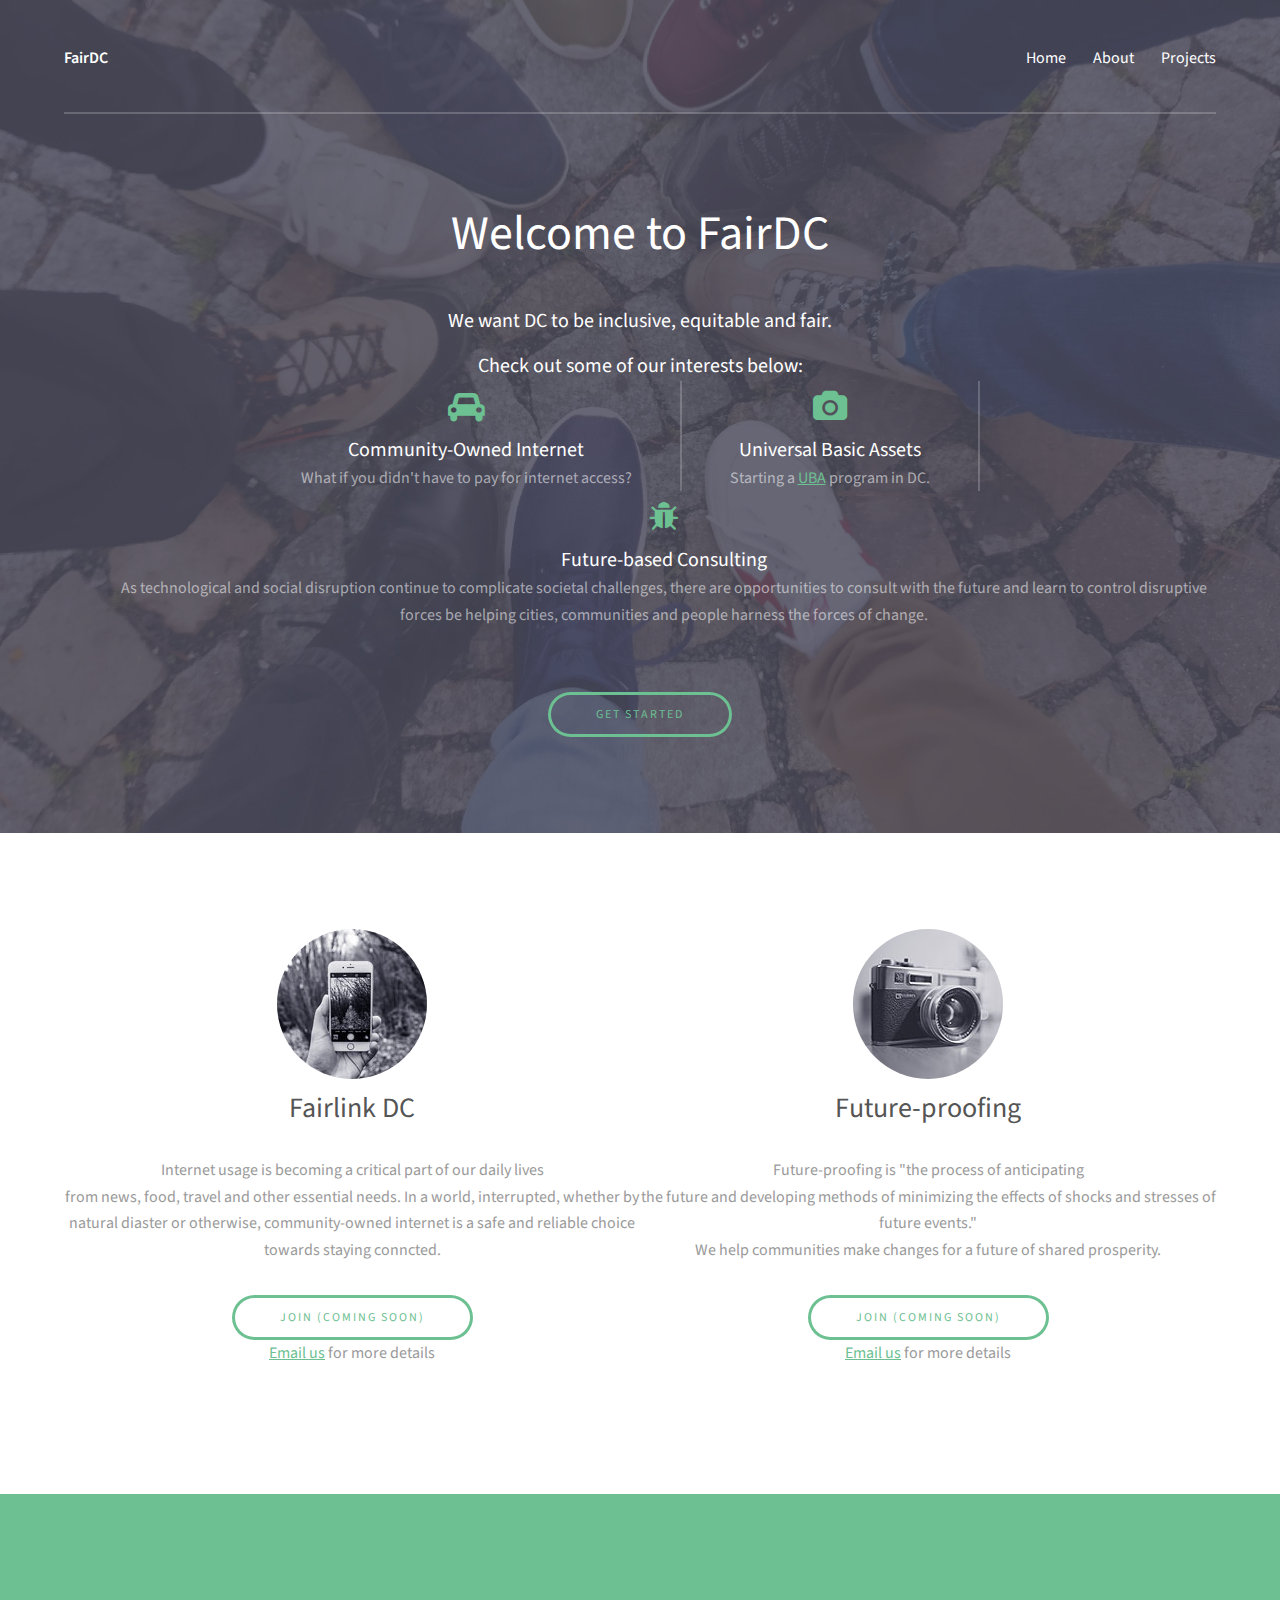
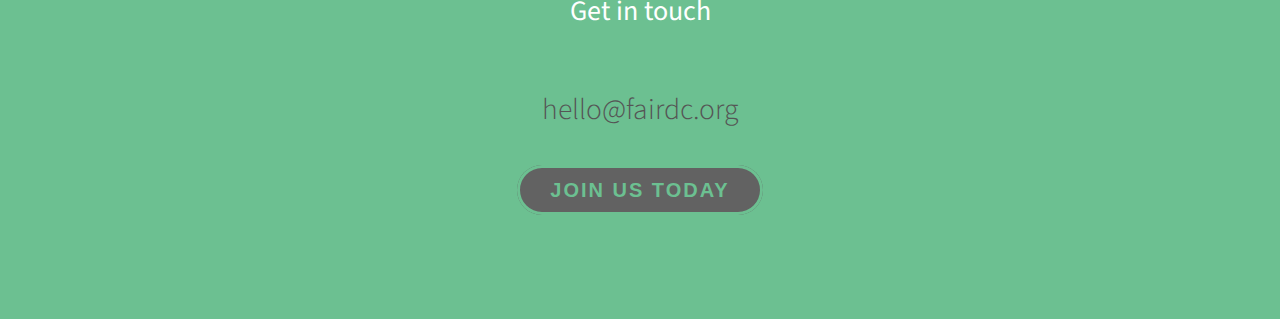
==== index.html @ c2b29a91 "Update index.html" ====
<!DOCTYPE HTML>
<!--
	Projection by TEMPLATED
	templated.co @templatedco
	Released for free under the Creative Commons Attribution 3.0 license (templated.co/license)
-->
<html>
	<head>
		<title>FairDC</title>
		<meta charset="utf-8" />
		<meta name="viewport" content="width=device-width, initial-scale=1" />
		<link rel="stylesheet" href="assets/css/main.css" />
        <style type="text/css">
                        #mc_embed_signup{background:#fff; clear:left; font:14px Helvetica,Arial,sans-serif; !important;}
                        /* Add your own MailChimp form style overrides in your site stylesheet or in this style block.
                           We recommend moving this block and the preceding CSS link to the HEAD of your HTML file. */
        </style>
	</head>
	<body>

		<!-- Header -->
			<header id="header">
				<div class="inner">
					<a href="index.html" class="logo"><strong>FairDC</strong></a>
					<nav id="nav">
						<a href="index.html">Home</a>
						<a>About</a>
						<a>Projects</a>
					</nav>
					<a href="#navPanel" class="navPanelToggle"><span class="fa fa-bars"></span></a>
				</div>
			</header>

		<!-- Banner -->
			<section id="banner">
				<div class="inner">
					<header>
						<h1>Welcome to FairDC</h1>
						<h3>We want DC to be inclusive, equitable and fair.</h3>
						<p/><h3>Check out some of our interests below:</h3>
					</header>

					<div class="flex ">

						<div>
							<span class="icon fa-car"></span>
							<h3>Community-Owned Internet</h3>
							<p>What if you didn't have to pay for internet access?</p>
						</div>

						<div>
							<span class="icon fa-camera"></span>
							<h3>Universal Basic Assets</h3>
							<p/>Starting a <a href="https://medium.com/institute-for-the-future/universal-basic-assets-abb08ca2f0fc">UBA</a> program in DC.
						</div>

						<div>
							<span class="icon fa-bug"></span>
							<h3>Future-based Consulting</h3>
							<p>As technological and social disruption continue to complicate societal challenges, there are opportunities to consult with the future and learn to control disruptive forces be helping cities, communities and people harness the forces of change.
						</div>

					</div>

					<footer>
						<a href="#" class="button">Get Started</a>
					</footer>
				</div>
			</section>


		<!-- Three -->
			<section id="three" class="wrapper align-center">
				<div class="inner">
					<div class="flex flex-2">
						<article>
							<div class="image round">
								<img src="images/pic01.jpg" alt="Pic 01" />
							</div>
							<header>
								<h3>Fairlink DC<br /> </h3>
							</header>
							<p>Internet usage is becoming a critical part of our daily lives <br /> from news, food, travel and other essential needs. In a world, interrupted, whether by natural diaster or otherwise, community-owned internet is a safe and reliable choice towards staying conncted.</p>
							<footer>
								<a href="#" class="button">Join (coming soon)</a>
								<p><a href="mailto:hello@fairdc.org">Email us</a> for more details</p>

							</footer>
						</article>
						<article>
							<div class="image round">
								<img src="images/pic02.jpg" alt="Pic 02" />
							</div>
							<header>
								<h3>Future-proofing<br /> </h3>
							</header>
							<p>Future-proofing is "the process of anticipating <br />the future and developing methods of minimizing the effects of shocks and stresses of future events."<br /> We help communities make changes for a future of shared prosperity.</p>
							<footer>
								<a href="#" class="button">Join (coming soon)</a>
								<p><a href="mailto:hello@fairdc.org">Email us</a> for more details</p>

							</footer>
						</article>
					</div>
				</div>
			</section>

		<!-- Footer -->
			<footer id="footer">
				<div class="inner">

					<h3>Get in touch</h3>
					<p><h2><a href="mailto:hello@fairdc.org">hello@fairdc.org</a></h2></p>
<a class="typeform-share button" href="https://fairdc.typeform.com/to/DOZQUY" data-mode="popup" style="display:inline-block;text-decoration:none;background-color:#626262;color:white;cursor:pointer;font-family:Helvetica,Arial,sans-serif;font-size:20px;line-height:50px;text-align:center;margin:0;height:50px;padding:0px 33px;border-radius:25px;max-width:100%;white-space:nowrap;overflow:hidden;text-overflow:ellipsis;font-weight:bold;-webkit-font-smoothing:antialiased;-moz-osx-font-smoothing:grayscale;" target="_blank">Join Us Today </a> <script> (function() { var qs,js,q,s,d=document, gi=d.getElementById, ce=d.createElement, gt=d.getElementsByTagName, id="typef_orm_share", b="https://embed.typeform.com/"; if(!gi.call(d,id)){ js=ce.call(d,"script"); js.id=id; js.src=b+"embed.js"; q=gt.call(d,"script")[0]; q.parentNode.insertBefore(js,q) } })() </script>
		<!-- Scripts -->
			<script src="assets/js/jquery.min.js"></script>
			<script src="assets/js/skel.min.js"></script>
			<script src="assets/js/util.js"></script>
			<script src="assets/js/main.js"></script>

	</body>
</html>
---- assets/css/main.css ----
@charset "UTF-8";
@import url(font-awesome.min.css);
@import "https://fonts.googleapis.com/css?family=Source+Sans+Pro:300,400,600";

/*
	Projection by TEMPLATED
	templated.co @templatedco
	Released for free under the Creative Commons Attribution 3.0 license (templated.co/license)
*/

/* Reset */

	html, body, div, span, applet, object, iframe, h1, h2, h3, h4, h5, h6, p, blockquote, pre, a, abbr, acronym, address, big, cite, code, del, dfn, em, img, ins, kbd, q, s, samp, small, strike, strong, sub, sup, tt, var, b, u, i, center, dl, dt, dd, ol, ul, li, fieldset, form, label, legend, table, caption, tbody, tfoot, thead, tr, th, td, article, aside, canvas, details, embed, figure, figcaption, footer, header, hgroup, menu, nav, output, ruby, section, summary, time, mark, audio, video {
		margin: 0;
		padding: 0;
		border: 0;
		font-size: 100%;
		font: inherit;
		vertical-align: baseline;
	}

	article, aside, details, figcaption, figure, footer, header, hgroup, menu, nav, section {
		display: block;
	}

	body {
		line-height: 1;
	}

	ol, ul {
		list-style: none;
	}

	blockquote, q {
		quotes: none;
	}

	blockquote:before, blockquote:after, q:before, q:after {
		content: '';
		content: none;
	}

	table {
		border-collapse: collapse;
		border-spacing: 0;
	}

	body {
		-webkit-text-size-adjust: none;
	}

/* Box Model */

	*, *:before, *:after {
		-moz-box-sizing: border-box;
		-webkit-box-sizing: border-box;
		box-sizing: border-box;
	}

/* Containers */

	.container {
		margin-left: auto;
		margin-right: auto;
	}

	.container.\31 25\25 {
		width: 100%;
		max-width: 100em;
		min-width: 80em;
	}

	.container.\37 5\25 {
		width: 60em;
	}

	.container.\35 0\25 {
		width: 40em;
	}

	.container.\32 5\25 {
		width: 20em;
	}

	.container {
		width: 80em;
	}

	@media screen and (max-width: 1680px) {

		.container.\31 25\25 {
			width: 100%;
			max-width: 100em;
			min-width: 80em;
		}

		.container.\37 5\25 {
			width: 60em;
		}

		.container.\35 0\25 {
			width: 40em;
		}

		.container.\32 5\25 {
			width: 20em;
		}

		.container {
			width: 80em;
		}

	}

	@media screen and (max-width: 1280px) {

		.container.\31 25\25 {
			width: 100%;
			max-width: 81.25em;
			min-width: 65em;
		}

		.container.\37 5\25 {
			width: 48.75em;
		}

		.container.\35 0\25 {
			width: 32.5em;
		}

		.container.\32 5\25 {
			width: 16.25em;
		}

		.container {
			width: 65em;
		}

	}

	@media screen and (max-width: 980px) {

		.container.\31 25\25 {
			width: 100%;
			max-width: 112.5%;
			min-width: 90%;
		}

		.container.\37 5\25 {
			width: 67.5%;
		}

		.container.\35 0\25 {
			width: 45%;
		}

		.container.\32 5\25 {
			width: 22.5%;
		}

		.container {
			width: 90%;
		}

	}

	@media screen and (max-width: 736px) {

		.container.\31 25\25 {
			width: 100%;
			max-width: 112.5%;
			min-width: 90%;
		}

		.container.\37 5\25 {
			width: 67.5%;
		}

		.container.\35 0\25 {
			width: 45%;
		}

		.container.\32 5\25 {
			width: 22.5%;
		}

		.container {
			width: 90% !important;
		}

	}

	@media screen and (max-width: 480px) {

		.container.\31 25\25 {
			width: 100%;
			max-width: 112.5%;
			min-width: 90%;
		}

		.container.\37 5\25 {
			width: 67.5%;
		}

		.container.\35 0\25 {
			width: 45%;
		}

		.container.\32 5\25 {
			width: 22.5%;
		}

		.container {
			width: 90% !important;
		}

	}

/* Grid */

	.row {
		border-bottom: solid 1px transparent;
		-moz-box-sizing: border-box;
		-webkit-box-sizing: border-box;
		box-sizing: border-box;
	}

	.row > * {
		float: left;
		-moz-box-sizing: border-box;
		-webkit-box-sizing: border-box;
		box-sizing: border-box;
	}

	.row:after, .row:before {
		content: '';
		display: block;
		clear: both;
		height: 0;
	}

	.row.uniform > * > :first-child {
		margin-top: 0;
	}

	.row.uniform > * > :last-child {
		margin-bottom: 0;
	}

	.row.\30 \25 > * {
		padding: 0 0 0 0em;
	}

	.row.\30 \25 {
		margin: 0 0 -1px 0em;
	}

	.row.uniform.\30 \25 > * {
		padding: 0em 0 0 0em;
	}

	.row.uniform.\30 \25 {
		margin: 0em 0 -1px 0em;
	}

	.row > * {
		padding: 0 0 0 2em;
	}

	.row {
		margin: 0 0 -1px -2em;
	}

	.row.uniform > * {
		padding: 2em 0 0 2em;
	}

	.row.uniform {
		margin: -2em 0 -1px -2em;
	}

	.row.\32 00\25 > * {
		padding: 0 0 0 4em;
	}

	.row.\32 00\25 {
		margin: 0 0 -1px -4em;
	}

	.row.uniform.\32 00\25 > * {
		padding: 4em 0 0 4em;
	}

	.row.uniform.\32 00\25 {
		margin: -4em 0 -1px -4em;
	}

	.row.\31 50\25 > * {
		padding: 0 0 0 3em;
	}

	.row.\31 50\25 {
		margin: 0 0 -1px -3em;
	}

	.row.uniform.\31 50\25 > * {
		padding: 3em 0 0 3em;
	}

	.row.uniform.\31 50\25 {
		margin: -3em 0 -1px -3em;
	}

	.row.\35 0\25 > * {
		padding: 0 0 0 1em;
	}

	.row.\35 0\25 {
		margin: 0 0 -1px -1em;
	}

	.row.uniform.\35 0\25 > * {
		padding: 1em 0 0 1em;
	}

	.row.uniform.\35 0\25 {
		margin: -1em 0 -1px -1em;
	}

	.row.\32 5\25 > * {
		padding: 0 0 0 0.5em;
	}

	.row.\32 5\25 {
		margin: 0 0 -1px -0.5em;
	}

	.row.uniform.\32 5\25 > * {
		padding: 0.5em 0 0 0.5em;
	}

	.row.uniform.\32 5\25 {
		margin: -0.5em 0 -1px -0.5em;
	}

	.\31 2u, .\31 2u\24 {
		width: 100%;
		clear: none;
		margin-left: 0;
	}

	.\31 1u, .\31 1u\24 {
		width: 91.6666666667%;
		clear: none;
		margin-left: 0;
	}

	.\31 0u, .\31 0u\24 {
		width: 83.3333333333%;
		clear: none;
		margin-left: 0;
	}

	.\39 u, .\39 u\24 {
		width: 75%;
		clear: none;
		margin-left: 0;
	}

	.\38 u, .\38 u\24 {
		width: 66.6666666667%;
		clear: none;
		margin-left: 0;
	}

	.\37 u, .\37 u\24 {
		width: 58.3333333333%;
		clear: none;
		margin-left: 0;
	}

	.\36 u, .\36 u\24 {
		width: 50%;
		clear: none;
		margin-left: 0;
	}

	.\35 u, .\35 u\24 {
		width: 41.6666666667%;
		clear: none;
		margin-left: 0;
	}

	.\34 u, .\34 u\24 {
		width: 33.3333333333%;
		clear: none;
		margin-left: 0;
	}

	.\33 u, .\33 u\24 {
		width: 25%;
		clear: none;
		margin-left: 0;
	}

	.\32 u, .\32 u\24 {
		width: 16.6666666667%;
		clear: none;
		margin-left: 0;
	}

	.\31 u, .\31 u\24 {
		width: 8.3333333333%;
		clear: none;
		margin-left: 0;
	}

	.\31 2u\24 + *,
	.\31 1u\24 + *,
	.\31 0u\24 + *,
	.\39 u\24 + *,
	.\38 u\24 + *,
	.\37 u\24 + *,
	.\36 u\24 + *,
	.\35 u\24 + *,
	.\34 u\24 + *,
	.\33 u\24 + *,
	.\32 u\24 + *,
	.\31 u\24 + * {
		clear: left;
	}

	.\-11u {
		margin-left: 91.66667%;
	}

	.\-10u {
		margin-left: 83.33333%;
	}

	.\-9u {
		margin-left: 75%;
	}

	.\-8u {
		margin-left: 66.66667%;
	}

	.\-7u {
		margin-left: 58.33333%;
	}

	.\-6u {
		margin-left: 50%;
	}

	.\-5u {
		margin-left: 41.66667%;
	}

	.\-4u {
		margin-left: 33.33333%;
	}

	.\-3u {
		margin-left: 25%;
	}

	.\-2u {
		margin-left: 16.66667%;
	}

	.\-1u {
		margin-left: 8.33333%;
	}

	@media screen and (max-width: 1680px) {

		.row > * {
			padding: 0 0 0 2em;
		}

		.row {
			margin: 0 0 -1px -2em;
		}

		.row.uniform > * {
			padding: 2em 0 0 2em;
		}

		.row.uniform {
			margin: -2em 0 -1px -2em;
		}

		.row.\32 00\25 > * {
			padding: 0 0 0 4em;
		}

		.row.\32 00\25 {
			margin: 0 0 -1px -4em;
		}

		.row.uniform.\32 00\25 > * {
			padding: 4em 0 0 4em;
		}

		.row.uniform.\32 00\25 {
			margin: -4em 0 -1px -4em;
		}

		.row.\31 50\25 > * {
			padding: 0 0 0 3em;
		}

		.row.\31 50\25 {
			margin: 0 0 -1px -3em;
		}

		.row.uniform.\31 50\25 > * {
			padding: 3em 0 0 3em;
		}

		.row.uniform.\31 50\25 {
			margin: -3em 0 -1px -3em;
		}

		.row.\35 0\25 > * {
			padding: 0 0 0 1em;
		}

		.row.\35 0\25 {
			margin: 0 0 -1px -1em;
		}

		.row.uniform.\35 0\25 > * {
			padding: 1em 0 0 1em;
		}

		.row.uniform.\35 0\25 {
			margin: -1em 0 -1px -1em;
		}

		.row.\32 5\25 > * {
			padding: 0 0 0 0.5em;
		}

		.row.\32 5\25 {
			margin: 0 0 -1px -0.5em;
		}

		.row.uniform.\32 5\25 > * {
			padding: 0.5em 0 0 0.5em;
		}

		.row.uniform.\32 5\25 {
			margin: -0.5em 0 -1px -0.5em;
		}

		.\31 2u\28xlarge\29, .\31 2u\24\28xlarge\29 {
			width: 100%;
			clear: none;
			margin-left: 0;
		}

		.\31 1u\28xlarge\29, .\31 1u\24\28xlarge\29 {
			width: 91.6666666667%;
			clear: none;
			margin-left: 0;
		}

		.\31 0u\28xlarge\29, .\31 0u\24\28xlarge\29 {
			width: 83.3333333333%;
			clear: none;
			margin-left: 0;
		}

		.\39 u\28xlarge\29, .\39 u\24\28xlarge\29 {
			width: 75%;
			clear: none;
			margin-left: 0;
		}

		.\38 u\28xlarge\29, .\38 u\24\28xlarge\29 {
			width: 66.6666666667%;
			clear: none;
			margin-left: 0;
		}

		.\37 u\28xlarge\29, .\37 u\24\28xlarge\29 {
			width: 58.3333333333%;
			clear: none;
			margin-left: 0;
		}

		.\36 u\28xlarge\29, .\36 u\24\28xlarge\29 {
			width: 50%;
			clear: none;
			margin-left: 0;
		}

		.\35 u\28xlarge\29, .\35 u\24\28xlarge\29 {
			width: 41.6666666667%;
			clear: none;
			margin-left: 0;
		}

		.\34 u\28xlarge\29, .\34 u\24\28xlarge\29 {
			width: 33.3333333333%;
			clear: none;
			margin-left: 0;
		}

		.\33 u\28xlarge\29, .\33 u\24\28xlarge\29 {
			width: 25%;
			clear: none;
			margin-left: 0;
		}

		.\32 u\28xlarge\29, .\32 u\24\28xlarge\29 {
			width: 16.6666666667%;
			clear: none;
			margin-left: 0;
		}

		.\31 u\28xlarge\29, .\31 u\24\28xlarge\29 {
			width: 8.3333333333%;
			clear: none;
			margin-left: 0;
		}

		.\31 2u\24\28xlarge\29 + *,
		.\31 1u\24\28xlarge\29 + *,
		.\31 0u\24\28xlarge\29 + *,
		.\39 u\24\28xlarge\29 + *,
		.\38 u\24\28xlarge\29 + *,
		.\37 u\24\28xlarge\29 + *,
		.\36 u\24\28xlarge\29 + *,
		.\35 u\24\28xlarge\29 + *,
		.\34 u\24\28xlarge\29 + *,
		.\33 u\24\28xlarge\29 + *,
		.\32 u\24\28xlarge\29 + *,
		.\31 u\24\28xlarge\29 + * {
			clear: left;
		}

		.\-11u\28xlarge\29 {
			margin-left: 91.66667%;
		}

		.\-10u\28xlarge\29 {
			margin-left: 83.33333%;
		}

		.\-9u\28xlarge\29 {
			margin-left: 75%;
		}

		.\-8u\28xlarge\29 {
			margin-left: 66.66667%;
		}

		.\-7u\28xlarge\29 {
			margin-left: 58.33333%;
		}

		.\-6u\28xlarge\29 {
			margin-left: 50%;
		}

		.\-5u\28xlarge\29 {
			margin-left: 41.66667%;
		}

		.\-4u\28xlarge\29 {
			margin-left: 33.33333%;
		}

		.\-3u\28xlarge\29 {
			margin-left: 25%;
		}

		.\-2u\28xlarge\29 {
			margin-left: 16.66667%;
		}

		.\-1u\28xlarge\29 {
			margin-left: 8.33333%;
		}

	}

	@media screen and (max-width: 1280px) {

		.row > * {
			padding: 0 0 0 1.5em;
		}

		.row {
			margin: 0 0 -1px -1.5em;
		}

		.row.uniform > * {
			padding: 1.5em 0 0 1.5em;
		}

		.row.uniform {
			margin: -1.5em 0 -1px -1.5em;
		}

		.row.\32 00\25 > * {
			padding: 0 0 0 3em;
		}

		.row.\32 00\25 {
			margin: 0 0 -1px -3em;
		}

		.row.uniform.\32 00\25 > * {
			padding: 3em 0 0 3em;
		}

		.row.uniform.\32 00\25 {
			margin: -3em 0 -1px -3em;
		}

		.row.\31 50\25 > * {
			padding: 0 0 0 2.25em;
		}

		.row.\31 50\25 {
			margin: 0 0 -1px -2.25em;
		}

		.row.uniform.\31 50\25 > * {
			padding: 2.25em 0 0 2.25em;
		}

		.row.uniform.\31 50\25 {
			margin: -2.25em 0 -1px -2.25em;
		}

		.row.\35 0\25 > * {
			padding: 0 0 0 0.75em;
		}

		.row.\35 0\25 {
			margin: 0 0 -1px -0.75em;
		}

		.row.uniform.\35 0\25 > * {
			padding: 0.75em 0 0 0.75em;
		}

		.row.uniform.\35 0\25 {
			margin: -0.75em 0 -1px -0.75em;
		}

		.row.\32 5\25 > * {
			padding: 0 0 0 0.375em;
		}

		.row.\32 5\25 {
			margin: 0 0 -1px -0.375em;
		}

		.row.uniform.\32 5\25 > * {
			padding: 0.375em 0 0 0.375em;
		}

		.row.uniform.\32 5\25 {
			margin: -0.375em 0 -1px -0.375em;
		}

		.\31 2u\28large\29, .\31 2u\24\28large\29 {
			width: 100%;
			clear: none;
			margin-left: 0;
		}

		.\31 1u\28large\29, .\31 1u\24\28large\29 {
			width: 91.6666666667%;
			clear: none;
			margin-left: 0;
		}

		.\31 0u\28large\29, .\31 0u\24\28large\29 {
			width: 83.3333333333%;
			clear: none;
			margin-left: 0;
		}

		.\39 u\28large\29, .\39 u\24\28large\29 {
			width: 75%;
			clear: none;
			margin-left: 0;
		}

		.\38 u\28large\29, .\38 u\24\28large\29 {
			width: 66.6666666667%;
			clear: none;
			margin-left: 0;
		}

		.\37 u\28large\29, .\37 u\24\28large\29 {
			width: 58.3333333333%;
			clear: none;
			margin-left: 0;
		}

		.\36 u\28large\29, .\36 u\24\28large\29 {
			width: 50%;
			clear: none;
			margin-left: 0;
		}

		.\35 u\28large\29, .\35 u\24\28large\29 {
			width: 41.6666666667%;
			clear: none;
			margin-left: 0;
		}

		.\34 u\28large\29, .\34 u\24\28large\29 {
			width: 33.3333333333%;
			clear: none;
			margin-left: 0;
		}

		.\33 u\28large\29, .\33 u\24\28large\29 {
			width: 25%;
			clear: none;
			margin-left: 0;
		}

		.\32 u\28large\29, .\32 u\24\28large\29 {
			width: 16.6666666667%;
			clear: none;
			margin-left: 0;
		}

		.\31 u\28large\29, .\31 u\24\28large\29 {
			width: 8.3333333333%;
			clear: none;
			margin-left: 0;
		}

		.\31 2u\24\28large\29 + *,
		.\31 1u\24\28large\29 + *,
		.\31 0u\24\28large\29 + *,
		.\39 u\24\28large\29 + *,
		.\38 u\24\28large\29 + *,
		.\37 u\24\28large\29 + *,
		.\36 u\24\28large\29 + *,
		.\35 u\24\28large\29 + *,
		.\34 u\24\28large\29 + *,
		.\33 u\24\28large\29 + *,
		.\32 u\24\28large\29 + *,
		.\31 u\24\28large\29 + * {
			clear: left;
		}

		.\-11u\28large\29 {
			margin-left: 91.66667%;
		}

		.\-10u\28large\29 {
			margin-left: 83.33333%;
		}

		.\-9u\28large\29 {
			margin-left: 75%;
		}

		.\-8u\28large\29 {
			margin-left: 66.66667%;
		}

		.\-7u\28large\29 {
			margin-left: 58.33333%;
		}

		.\-6u\28large\29 {
			margin-left: 50%;
		}

		.\-5u\28large\29 {
			margin-left: 41.66667%;
		}

		.\-4u\28large\29 {
			margin-left: 33.33333%;
		}

		.\-3u\28large\29 {
			margin-left: 25%;
		}

		.\-2u\28large\29 {
			margin-left: 16.66667%;
		}

		.\-1u\28large\29 {
			margin-left: 8.33333%;
		}

	}

	@media screen and (max-width: 980px) {

		.row > * {
			padding: 0 0 0 1.5em;
		}

		.row {
			margin: 0 0 -1px -1.5em;
		}

		.row.uniform > * {
			padding: 1.5em 0 0 1.5em;
		}

		.row.uniform {
			margin: -1.5em 0 -1px -1.5em;
		}

		.row.\32 00\25 > * {
			padding: 0 0 0 3em;
		}

		.row.\32 00\25 {
			margin: 0 0 -1px -3em;
		}

		.row.uniform.\32 00\25 > * {
			padding: 3em 0 0 3em;
		}

		.row.uniform.\32 00\25 {
			margin: -3em 0 -1px -3em;
		}

		.row.\31 50\25 > * {
			padding: 0 0 0 2.25em;
		}

		.row.\31 50\25 {
			margin: 0 0 -1px -2.25em;
		}

		.row.uniform.\31 50\25 > * {
			padding: 2.25em 0 0 2.25em;
		}

		.row.uniform.\31 50\25 {
			margin: -2.25em 0 -1px -2.25em;
		}

		.row.\35 0\25 > * {
			padding: 0 0 0 0.75em;
		}

		.row.\35 0\25 {
			margin: 0 0 -1px -0.75em;
		}

		.row.uniform.\35 0\25 > * {
			padding: 0.75em 0 0 0.75em;
		}

		.row.uniform.\35 0\25 {
			margin: -0.75em 0 -1px -0.75em;
		}

		.row.\32 5\25 > * {
			padding: 0 0 0 0.375em;
		}

		.row.\32 5\25 {
			margin: 0 0 -1px -0.375em;
		}

		.row.uniform.\32 5\25 > * {
			padding: 0.375em 0 0 0.375em;
		}

		.row.uniform.\32 5\25 {
			margin: -0.375em 0 -1px -0.375em;
		}

		.\31 2u\28medium\29, .\31 2u\24\28medium\29 {
			width: 100%;
			clear: none;
			margin-left: 0;
		}

		.\31 1u\28medium\29, .\31 1u\24\28medium\29 {
			width: 91.6666666667%;
			clear: none;
			margin-left: 0;
		}

		.\31 0u\28medium\29, .\31 0u\24\28medium\29 {
			width: 83.3333333333%;
			clear: none;
			margin-left: 0;
		}

		.\39 u\28medium\29, .\39 u\24\28medium\29 {
			width: 75%;
			clear: none;
			margin-left: 0;
		}

		.\38 u\28medium\29, .\38 u\24\28medium\29 {
			width: 66.6666666667%;
			clear: none;
			margin-left: 0;
		}

		.\37 u\28medium\29, .\37 u\24\28medium\29 {
			width: 58.3333333333%;
			clear: none;
			margin-left: 0;
		}

		.\36 u\28medium\29, .\36 u\24\28medium\29 {
			width: 50%;
			clear: none;
			margin-left: 0;
		}

		.\35 u\28medium\29, .\35 u\24\28medium\29 {
			width: 41.6666666667%;
			clear: none;
			margin-left: 0;
		}

		.\34 u\28medium\29, .\34 u\24\28medium\29 {
			width: 33.3333333333%;
			clear: none;
			margin-left: 0;
		}

		.\33 u\28medium\29, .\33 u\24\28medium\29 {
			width: 25%;
			clear: none;
			margin-left: 0;
		}

		.\32 u\28medium\29, .\32 u\24\28medium\29 {
			width: 16.6666666667%;
			clear: none;
			margin-left: 0;
		}

		.\31 u\28medium\29, .\31 u\24\28medium\29 {
			width: 8.3333333333%;
			clear: none;
			margin-left: 0;
		}

		.\31 2u\24\28medium\29 + *,
		.\31 1u\24\28medium\29 + *,
		.\31 0u\24\28medium\29 + *,
		.\39 u\24\28medium\29 + *,
		.\38 u\24\28medium\29 + *,
		.\37 u\24\28medium\29 + *,
		.\36 u\24\28medium\29 + *,
		.\35 u\24\28medium\29 + *,
		.\34 u\24\28medium\29 + *,
		.\33 u\24\28medium\29 + *,
		.\32 u\24\28medium\29 + *,
		.\31 u\24\28medium\29 + * {
			clear: left;
		}

		.\-11u\28medium\29 {
			margin-left: 91.66667%;
		}

		.\-10u\28medium\29 {
			margin-left: 83.33333%;
		}

		.\-9u\28medium\29 {
			margin-left: 75%;
		}

		.\-8u\28medium\29 {
			margin-left: 66.66667%;
		}

		.\-7u\28medium\29 {
			margin-left: 58.33333%;
		}

		.\-6u\28medium\29 {
			margin-left: 50%;
		}

		.\-5u\28medium\29 {
			margin-left: 41.66667%;
		}

		.\-4u\28medium\29 {
			margin-left: 33.33333%;
		}

		.\-3u\28medium\29 {
			margin-left: 25%;
		}

		.\-2u\28medium\29 {
			margin-left: 16.66667%;
		}

		.\-1u\28medium\29 {
			margin-left: 8.33333%;
		}

	}

	@media screen and (max-width: 736px) {

		.row > * {
			padding: 0 0 0 1.25em;
		}

		.row {
			margin: 0 0 -1px -1.25em;
		}

		.row.uniform > * {
			padding: 1.25em 0 0 1.25em;
		}

		.row.uniform {
			margin: -1.25em 0 -1px -1.25em;
		}

		.row.\32 00\25 > * {
			padding: 0 0 0 2.5em;
		}

		.row.\32 00\25 {
			margin: 0 0 -1px -2.5em;
		}

		.row.uniform.\32 00\25 > * {
			padding: 2.5em 0 0 2.5em;
		}

		.row.uniform.\32 00\25 {
			margin: -2.5em 0 -1px -2.5em;
		}

		.row.\31 50\25 > * {
			padding: 0 0 0 1.875em;
		}

		.row.\31 50\25 {
			margin: 0 0 -1px -1.875em;
		}

		.row.uniform.\31 50\25 > * {
			padding: 1.875em 0 0 1.875em;
		}

		.row.uniform.\31 50\25 {
			margin: -1.875em 0 -1px -1.875em;
		}

		.row.\35 0\25 > * {
			padding: 0 0 0 0.625em;
		}

		.row.\35 0\25 {
			margin: 0 0 -1px -0.625em;
		}

		.row.uniform.\35 0\25 > * {
			padding: 0.625em 0 0 0.625em;
		}

		.row.uniform.\35 0\25 {
			margin: -0.625em 0 -1px -0.625em;
		}

		.row.\32 5\25 > * {
			padding: 0 0 0 0.3125em;
		}

		.row.\32 5\25 {
			margin: 0 0 -1px -0.3125em;
		}

		.row.uniform.\32 5\25 > * {
			padding: 0.3125em 0 0 0.3125em;
		}

		.row.uniform.\32 5\25 {
			margin: -0.3125em 0 -1px -0.3125em;
		}

		.\31 2u\28small\29, .\31 2u\24\28small\29 {
			width: 100%;
			clear: none;
			margin-left: 0;
		}

		.\31 1u\28small\29, .\31 1u\24\28small\29 {
			width: 91.6666666667%;
			clear: none;
			margin-left: 0;
		}

		.\31 0u\28small\29, .\31 0u\24\28small\29 {
			width: 83.3333333333%;
			clear: none;
			margin-left: 0;
		}

		.\39 u\28small\29, .\39 u\24\28small\29 {
			width: 75%;
			clear: none;
			margin-left: 0;
		}

		.\38 u\28small\29, .\38 u\24\28small\29 {
			width: 66.6666666667%;
			clear: none;
			margin-left: 0;
		}

		.\37 u\28small\29, .\37 u\24\28small\29 {
			width: 58.3333333333%;
			clear: none;
			margin-left: 0;
		}

		.\36 u\28small\29, .\36 u\24\28small\29 {
			width: 50%;
			clear: none;
			margin-left: 0;
		}

		.\35 u\28small\29, .\35 u\24\28small\29 {
			width: 41.6666666667%;
			clear: none;
			margin-left: 0;
		}

		.\34 u\28small\29, .\34 u\24\28small\29 {
			width: 33.3333333333%;
			clear: none;
			margin-left: 0;
		}

		.\33 u\28small\29, .\33 u\24\28small\29 {
			width: 25%;
			clear: none;
			margin-left: 0;
		}

		.\32 u\28small\29, .\32 u\24\28small\29 {
			width: 16.6666666667%;
			clear: none;
			margin-left: 0;
		}

		.\31 u\28small\29, .\31 u\24\28small\29 {
			width: 8.3333333333%;
			clear: none;
			margin-left: 0;
		}

		.\31 2u\24\28small\29 + *,
		.\31 1u\24\28small\29 + *,
		.\31 0u\24\28small\29 + *,
		.\39 u\24\28small\29 + *,
		.\38 u\24\28small\29 + *,
		.\37 u\24\28small\29 + *,
		.\36 u\24\28small\29 + *,
		.\35 u\24\28small\29 + *,
		.\34 u\24\28small\29 + *,
		.\33 u\24\28small\29 + *,
		.\32 u\24\28small\29 + *,
		.\31 u\24\28small\29 + * {
			clear: left;
		}

		.\-11u\28small\29 {
			margin-left: 91.66667%;
		}

		.\-10u\28small\29 {
			margin-left: 83.33333%;
		}

		.\-9u\28small\29 {
			margin-left: 75%;
		}

		.\-8u\28small\29 {
			margin-left: 66.66667%;
		}

		.\-7u\28small\29 {
			margin-left: 58.33333%;
		}

		.\-6u\28small\29 {
			margin-left: 50%;
		}

		.\-5u\28small\29 {
			margin-left: 41.66667%;
		}

		.\-4u\28small\29 {
			margin-left: 33.33333%;
		}

		.\-3u\28small\29 {
			margin-left: 25%;
		}

		.\-2u\28small\29 {
			margin-left: 16.66667%;
		}

		.\-1u\28small\29 {
			margin-left: 8.33333%;
		}

	}

	@media screen and (max-width: 480px) {

		.row > * {
			padding: 0 0 0 1.25em;
		}

		.row {
			margin: 0 0 -1px -1.25em;
		}

		.row.uniform > * {
			padding: 1.25em 0 0 1.25em;
		}

		.row.uniform {
			margin: -1.25em 0 -1px -1.25em;
		}

		.row.\32 00\25 > * {
			padding: 0 0 0 2.5em;
		}

		.row.\32 00\25 {
			margin: 0 0 -1px -2.5em;
		}

		.row.uniform.\32 00\25 > * {
			padding: 2.5em 0 0 2.5em;
		}

		.row.uniform.\32 00\25 {
			margin: -2.5em 0 -1px -2.5em;
		}

		.row.\31 50\25 > * {
			padding: 0 0 0 1.875em;
		}

		.row.\31 50\25 {
			margin: 0 0 -1px -1.875em;
		}

		.row.uniform.\31 50\25 > * {
			padding: 1.875em 0 0 1.875em;
		}

		.row.uniform.\31 50\25 {
			margin: -1.875em 0 -1px -1.875em;
		}

		.row.\35 0\25 > * {
			padding: 0 0 0 0.625em;
		}

		.row.\35 0\25 {
			margin: 0 0 -1px -0.625em;
		}

		.row.uniform.\35 0\25 > * {
			padding: 0.625em 0 0 0.625em;
		}

		.row.uniform.\35 0\25 {
			margin: -0.625em 0 -1px -0.625em;
		}

		.row.\32 5\25 > * {
			padding: 0 0 0 0.3125em;
		}

		.row.\32 5\25 {
			margin: 0 0 -1px -0.3125em;
		}

		.row.uniform.\32 5\25 > * {
			padding: 0.3125em 0 0 0.3125em;
		}

		.row.uniform.\32 5\25 {
			margin: -0.3125em 0 -1px -0.3125em;
		}

		.\31 2u\28xsmall\29, .\31 2u\24\28xsmall\29 {
			width: 100%;
			clear: none;
			margin-left: 0;
		}

		.\31 1u\28xsmall\29, .\31 1u\24\28xsmall\29 {
			width: 91.6666666667%;
			clear: none;
			margin-left: 0;
		}

		.\31 0u\28xsmall\29, .\31 0u\24\28xsmall\29 {
			width: 83.3333333333%;
			clear: none;
			margin-left: 0;
		}

		.\39 u\28xsmall\29, .\39 u\24\28xsmall\29 {
			width: 75%;
			clear: none;
			margin-left: 0;
		}

		.\38 u\28xsmall\29, .\38 u\24\28xsmall\29 {
			width: 66.6666666667%;
			clear: none;
			margin-left: 0;
		}

		.\37 u\28xsmall\29, .\37 u\24\28xsmall\29 {
			width: 58.3333333333%;
			clear: none;
			margin-left: 0;
		}

		.\36 u\28xsmall\29, .\36 u\24\28xsmall\29 {
			width: 50%;
			clear: none;
			margin-left: 0;
		}

		.\35 u\28xsmall\29, .\35 u\24\28xsmall\29 {
			width: 41.6666666667%;
			clear: none;
			margin-left: 0;
		}

		.\34 u\28xsmall\29, .\34 u\24\28xsmall\29 {
			width: 33.3333333333%;
			clear: none;
			margin-left: 0;
		}

		.\33 u\28xsmall\29, .\33 u\24\28xsmall\29 {
			width: 25%;
			clear: none;
			margin-left: 0;
		}

		.\32 u\28xsmall\29, .\32 u\24\28xsmall\29 {
			width: 16.6666666667%;
			clear: none;
			margin-left: 0;
		}

		.\31 u\28xsmall\29, .\31 u\24\28xsmall\29 {
			width: 8.3333333333%;
			clear: none;
			margin-left: 0;
		}

		.\31 2u\24\28xsmall\29 + *,
		.\31 1u\24\28xsmall\29 + *,
		.\31 0u\24\28xsmall\29 + *,
		.\39 u\24\28xsmall\29 + *,
		.\38 u\24\28xsmall\29 + *,
		.\37 u\24\28xsmall\29 + *,
		.\36 u\24\28xsmall\29 + *,
		.\35 u\24\28xsmall\29 + *,
		.\34 u\24\28xsmall\29 + *,
		.\33 u\24\28xsmall\29 + *,
		.\32 u\24\28xsmall\29 + *,
		.\31 u\24\28xsmall\29 + * {
			clear: left;
		}

		.\-11u\28xsmall\29 {
			margin-left: 91.66667%;
		}

		.\-10u\28xsmall\29 {
			margin-left: 83.33333%;
		}

		.\-9u\28xsmall\29 {
			margin-left: 75%;
		}

		.\-8u\28xsmall\29 {
			margin-left: 66.66667%;
		}

		.\-7u\28xsmall\29 {
			margin-left: 58.33333%;
		}

		.\-6u\28xsmall\29 {
			margin-left: 50%;
		}

		.\-5u\28xsmall\29 {
			margin-left: 41.66667%;
		}

		.\-4u\28xsmall\29 {
			margin-left: 33.33333%;
		}

		.\-3u\28xsmall\29 {
			margin-left: 25%;
		}

		.\-2u\28xsmall\29 {
			margin-left: 16.66667%;
		}

		.\-1u\28xsmall\29 {
			margin-left: 8.33333%;
		}

	}

/* Basic */

	@-ms-viewport {
		width: device-width;
	}

	body {
		-ms-overflow-style: scrollbar;
	}

	@media screen and (max-width: 480px) {

		html, body {
			min-width: 320px;
		}

	}

	body {
		background: #fff;
	}

		body.is-loading *, body.is-loading *:before, body.is-loading *:after {
			-moz-animation: none !important;
			-webkit-animation: none !important;
			-ms-animation: none !important;
			animation: none !important;
			-moz-transition: none !important;
			-webkit-transition: none !important;
			-ms-transition: none !important;
			transition: none !important;
		}

/* Type */

	body, input, select, textarea {
		color: #9a9a9a;
		font-family: "Source Sans Pro", Arial, Helvetica, sans-serif;
		font-size: 14pt;
		font-weight: 400;
		line-height: 1.65;
	}

		@media screen and (max-width: 1680px) {

			body, input, select, textarea {
				font-size: 12pt;
			}

		}

		@media screen and (max-width: 1280px) {

			body, input, select, textarea {
				font-size: 12pt;
			}

		}

		@media screen and (max-width: 980px) {

			body, input, select, textarea {
				font-size: 12pt;
			}

		}

		@media screen and (max-width: 736px) {

			body, input, select, textarea {
				font-size: 12pt;
			}

		}

		@media screen and (max-width: 480px) {

			body, input, select, textarea {
				font-size: 12pt;
			}

		}

	a {
		color: #6cc091;
		text-decoration: underline;
	}

		a:hover {
			text-decoration: none;
		}

	strong, b {
		color: #555;
		font-weight: 600;
	}

	em, i {
		font-style: italic;
	}

	p {
		margin: 0 0 2em 0;
	}

	h1, h2, h3, h4, h5, h6 {
		color: #555;
		font-weight: 400;
		line-height: 1.5;
		margin: 0 0 1em 0;
	}

		h1 a, h2 a, h3 a, h4 a, h5 a, h6 a {
			color: inherit;
			text-decoration: none;
		}

	h2 {
		font-size: 1.85em;
		font-weight: 300;
	}

	h3 {
		font-size: 1.75em;
	}

		@media screen and (max-width: 480px) {

			h3 {
				font-size: 1.25em;
			}

		}

	h4 {
		font-size: 1.5em;
	}

	h5 {
		font-size: 0.9em;
	}

	h6 {
		font-size: 0.7em;
	}

	sub {
		font-size: 0.8em;
		position: relative;
		top: 0.5em;
	}

	sup {
		font-size: 0.8em;
		position: relative;
		top: -0.5em;
	}

	blockquote {
		border-left: solid 4px #dbdbdb;
		font-style: italic;
		margin: 0 0 2em 0;
		padding: 0.5em 0 0.5em 2em;
	}

	code {
		background: rgba(144, 144, 144, 0.075);
		border-radius: 0;
		border: solid 1px #dbdbdb;
		font-family: "Courier New", monospace;
		font-size: 0.9em;
		margin: 0 0.25em;
		padding: 0.25em 0.65em;
	}

	pre {
		-webkit-overflow-scrolling: touch;
		font-family: "Courier New", monospace;
		font-size: 0.9em;
		margin: 0 0 2em 0;
	}

		pre code {
			display: block;
			line-height: 1.75;
			padding: 1em 1.5em;
			overflow-x: auto;
		}

	hr {
		border: 0;
		border-bottom: solid 1px #dbdbdb;
		margin: 2em 0;
	}

		hr.major {
			margin: 3em 0;
		}

	.align-left {
		text-align: left;
	}

	.align-center {
		text-align: center;
	}

	.align-right {
		text-align: right;
	}

	.inner {
		max-width: 75em;
		margin: 0 auto;
	}

		@media screen and (max-width: 1280px) {

			.inner {
				max-width: 90%;
			}

		}

		@media screen and (max-width: 480px) {

			.inner {
				max-width: 90%;
			}

		}

/* Section/Article */

	section.special, article.special {
		text-align: center;
	}

		section.special article, article.special article {
			text-align: left;
		}

	section.wrapper, article.wrapper {
		padding: 6em 0;
	}

		section.wrapper header, article.wrapper header {
			margin-bottom: 4em;
		}

			section.wrapper header h2, article.wrapper header h2 {
				font-size: 2.75em;
				margin: 0 0 .5em 0;
			}

			section.wrapper header p, article.wrapper header p {
				font-size: 1em;
			}

		section.wrapper article header, article.wrapper article header {
			margin: 0;
		}

		@media screen and (max-width: 980px) {

			section.wrapper, article.wrapper {
				padding: 4em 0;
			}

		}

		@media screen and (max-width: 736px) {

			section.wrapper, article.wrapper {
				padding: 3em 0;
			}

				section.wrapper header, article.wrapper header {
					margin-bottom: 2em;
				}

					section.wrapper header h2, article.wrapper header h2 {
						font-size: 2em;
					}

					section.wrapper header p, article.wrapper header p {
						font-size: .9em;
					}

		}

		@media screen and (max-width: 480px) {

			section.wrapper article, article.wrapper article {
				text-align: center;
			}

		}

	header p {
		color: #bbb;
		position: relative;
		margin: 0 0 1.5em 0;
	}

	header h2 + p {
		font-size: 1.25em;
		margin-top: -1em;
	}

	header h3 + p {
		font-size: 1.1em;
		margin-top: -0.8em;
	}

	header h4 + p,
	header h5 + p,
	header h6 + p {
		font-size: 0.9em;
		margin-top: -0.6em;
	}

/* Flex */

	.flex {
		display: -ms-flexbox;
		-ms-flex-wrap: wrap;
		-ms-flex-pack: justify;
		-moz-justify-content: space-between;
		-webkit-justify-content: space-between;
		-ms-justify-content: space-between;
		justify-content: space-between;
		display: -moz-flex;
		display: -webkit-flex;
		display: -ms-flex;
		display: flex;
		-moz-flex-wrap: wrap;
		-webkit-flex-wrap: wrap;
		-ms-flex-wrap: wrap;
		flex-wrap: wrap;
		width: 100%;
	}

		.flex.flex-2 {
			-moz-justify-content: space-between;
			-webkit-justify-content: space-between;
			-ms-justify-content: space-between;
			justify-content: space-between;
		}

			.flex.flex-2 article {
				width: 50%;
			}

		@media screen and (max-width: 980px) {

			.flex.flex-2 article {
				width: 100%;
				margin-bottom: 3em;
			}

				.flex.flex-2 article:last-child {
					margin-bottom: 0;
				}

		}

		@media screen and (max-width: 480px) {

			.flex.flex-2 br {
				display: none;
			}

		}

/* Form */

	form {
		margin: 0 0 2em 0;
	}

		form .field {
			margin-bottom: 1.5em;
		}

			form .field.half {
				display: inline-block;
				width: 48%;
			}

				form .field.half.first {
					margin-right: 3%;
				}

		@media screen and (max-width: 980px) {

			form .field.half {
				display: block;
				width: 100%;
			}

				form .field.half.first {
					margin-right: 0;
				}

		}

	label {
		color: #555;
		display: block;
		font-size: 0.9em;
		font-weight: 600;
		margin: 0 0 1em 0;
	}

	

		

	.select-wrapper {
		text-decoration: none;
		display: block;
		position: relative;
	}

		.select-wrapper:before {
			content: "";
			-moz-osx-font-smoothing: grayscale;
			-webkit-font-smoothing: antialiased;
			font-family: FontAwesome;
			font-style: normal;
			font-weight: normal;
			text-transform: none !important;
		}

		.select-wrapper:before {
			color: #fff;
			display: block;
			height: 2.75em;
			line-height: 2.75em;
			pointer-events: none;
			position: absolute;
			right: 0;
			text-align: center;
			top: 0;
			width: 2.75em;
		}

		.select-wrapper select::-ms-expand {
			display: none;
		}


	textarea {
		padding: 0.75em 1em;
	}

	input[type="checkbox"],
	input[type="radio"] {
		-moz-appearance: none;
		-webkit-appearance: none;
		-ms-appearance: none;
		appearance: none;
		display: block;
		float: left;
		margin-right: -2em;
		opacity: 0;
		width: 1em;
		z-index: -1;
	}

		input[type="checkbox"] + label,
		input[type="radio"] + label {
			text-decoration: none;
			color: #9a9a9a;
			cursor: pointer;
			display: inline-block;
			font-size: 1em;
			font-weight: 400;
			padding-left: 2.4em;
			padding-right: 0.75em;
			position: relative;
		}

			input[type="checkbox"] + label:before,
			input[type="radio"] + label:before {
				-moz-osx-font-smoothing: grayscale;
				-webkit-font-smoothing: antialiased;
				font-family: FontAwesome;
				font-style: normal;
				font-weight: normal;
				text-transform: none !important;
			}

			input[type="checkbox"] + label:before,
			input[type="radio"] + label:before {
				background: rgba(144, 144, 144, 0.075);
				border-radius: 0;
				border: solid 1px #8dcca9;
				content: '';
				display: inline-block;
				height: 1.65em;
				left: 0;
				line-height: 1.58125em;
				position: absolute;
				text-align: center;
				top: 0;
				width: 1.65em;
			}

		input[type="checkbox"]:checked + label:before,
		input[type="radio"]:checked + label:before {
			background: #6cc091;
			border-color: #6cc091;
			color: #ffffff;
			content: '\f00c';
		}

		input[type="checkbox"]:focus + label:before,
		input[type="radio"]:focus + label:before {
			border-color: #6cc091;
			box-shadow: 0 0 0 1px #6cc091;
		}

	input[type="checkbox"] + label:before {
		border-radius: 0;
	}

	input[type="radio"] + label:before {
		border-radius: 100%;
	}

	::-webkit-input-placeholder {
		color: #c4e5d3 !important;
		opacity: 1.0;
	}

	:-moz-placeholder {
		color: #c4e5d3 !important;
		opacity: 1.0;
	}

	::-moz-placeholder {
		color: #c4e5d3 !important;
		opacity: 1.0;
	}

	:-ms-input-placeholder {
		color: #c4e5d3 !important;
		opacity: 1.0;
	}

	.formerize-placeholder {
		color: #c4e5d3 !important;
		opacity: 1.0;
	}

/* Box */

	.box {
		border: solid 1px #dbdbdb;
		margin-bottom: 2em;
		padding: 1.5em;
	}

		.box > :last-child,
		.box > :last-child > :last-child,
		.box > :last-child > :last-child > :last-child {
			margin-bottom: 0;
		}

		.box.alt {
			border: 0;
			border-radius: 0;
			padding: 0;
		}

		.box.person {
			border: solid 1px #8dcca9;
			padding: 3em 1.5em;
		}

			.box.person h3 {
				margin: 0;
			}

			.box.person .image {
				margin-bottom: 1em;
			}

				.box.person .image img {
					max-width: 100%;
				}

/* Icon */

	.icon {
		text-decoration: none;
		border-bottom: none;
		position: relative;
	}

		.icon:before {
			-moz-osx-font-smoothing: grayscale;
			-webkit-font-smoothing: antialiased;
			font-family: FontAwesome;
			font-style: normal;
			font-weight: normal;
			text-transform: none !important;
		}

		.icon > .label {
			display: none;
		}

/* Image */

	.image {
		border-radius: 0;
		border: 0;
		display: inline-block;
		position: relative;
	}

		.image img {
			border-radius: 0;
			display: block;
		}

		.image.left, .image.right {
			max-width: 40%;
		}

			.image.left img, .image.right img {
				width: 100%;
			}

		.image.round img {
			border-radius: 100%;
		}

		.image.left {
			float: left;
			padding: 0 1.5em 1em 0;
			top: 0.25em;
		}

		.image.right {
			float: right;
			padding: 0 0 1em 1.5em;
			top: 0.25em;
		}

		.image.fit {
			display: block;
			margin: 0 0 2em 0;
			width: 100%;
		}

			.image.fit img {
				width: 100%;
			}

		.image.main {
			display: block;
			margin: 0 0 3em 0;
			width: 100%;
		}

			.image.main img {
				width: 100%;
			}

/* List */

	ol {
		list-style: decimal;
		margin: 0 0 2em 0;
		padding-left: 1.25em;
	}

		ol li {
			padding-left: 0.25em;
		}

	ul {
		list-style: disc;
		margin: 0 0 2em 0;
		padding-left: 1em;
	}

		ul li {
			padding-left: 0.5em;
		}

		ul.alt {
			list-style: none;
			padding-left: 0;
		}

			ul.alt li {
				border-top: solid 1px #dbdbdb;
				padding: 0.5em 0;
			}

				ul.alt li:first-child {
					border-top: 0;
					padding-top: 0;
				}

			ul.alt.dark li {
				border-top: solid 1px rgba(0, 0, 0, 0.25);
			}

		ul.icons {
			cursor: default;
			list-style: none;
			padding-left: 0;
		}

			ul.icons li {
				display: inline-block;
				padding: 0 1em 0 0;
			}

				ul.icons li:last-child {
					padding-right: 0;
				}

				ul.icons li .icon:before {
					font-size: 2em;
				}

		ul.actions {
			cursor: default;
			list-style: none;
			padding-left: 0;
		}

			ul.actions li {
				display: inline-block;
				padding: 0 1em 0 0;
				vertical-align: middle;
			}

				ul.actions li:last-child {
					padding-right: 0;
				}

			ul.actions.small li {
				padding: 0 0.5em 0 0;
			}

			ul.actions.vertical li {
				display: block;
				padding: 1em 0 0 0;
			}

				ul.actions.vertical li:first-child {
					padding-top: 0;
				}

				ul.actions.vertical li > * {
					margin-bottom: 0;
				}

			ul.actions.vertical.small li {
				padding: 0.5em 0 0 0;
			}

				ul.actions.vertical.small li:first-child {
					padding-top: 0;
				}

			ul.actions.fit {
				display: table;
				margin-left: -1em;
				padding: 0;
				table-layout: fixed;
				width: calc(100% + 1em);
			}

				ul.actions.fit li {
					display: table-cell;
					padding: 0 0 0 1em;
				}

					ul.actions.fit li > * {
						margin-bottom: 0;
					}

				ul.actions.fit.small {
					margin-left: -0.5em;
					width: calc(100% + 0.5em);
				}

					ul.actions.fit.small li {
						padding: 0 0 0 0.5em;
					}

			@media screen and (max-width: 480px) {

				ul.actions {
					margin: 0 0 2em 0;
				}

					ul.actions li {
						padding: 1em 0 0 0;
						display: block;
						text-align: center;
						width: 100%;
					}

						ul.actions li:first-child {
							padding-top: 0;
						}

						ul.actions li > * {
							width: 100%;
							margin: 0 !important;
						}

							ul.actions li > *.icon:before {
								margin-left: -2em;
							}

					ul.actions.small li {
						padding: 0.5em 0 0 0;
					}

						ul.actions.small li:first-child {
							padding-top: 0;
						}

			}

	dl {
		margin: 0 0 2em 0;
	}

		dl dt {
			display: block;
			font-weight: 600;
			margin: 0 0 1em 0;
		}

		dl dd {
			margin-left: 2em;
		}

/* Table */

	.table-wrapper {
		-webkit-overflow-scrolling: touch;
		overflow-x: auto;
	}

	table {
		margin: 0 0 2em 0;
		width: 100%;
	}

		table tbody tr {
			border: solid 1px #dbdbdb;
			border-left: 0;
			border-right: 0;
		}

			table tbody tr:nth-child(2n + 1) {
				background-color: rgba(144, 144, 144, 0.075);
			}

		table td {
			padding: 0.75em 0.75em;
		}

		table th {
			color: #555;
			font-size: 0.9em;
			font-weight: 600;
			padding: 0 0.75em 0.75em 0.75em;
			text-align: left;
		}

		table thead {
			border-bottom: solid 2px #dbdbdb;
		}

		table tfoot {
			border-top: solid 2px #dbdbdb;
		}

		table.alt {
			border-collapse: separate;
		}

			table.alt tbody tr td {
				border: solid 1px #dbdbdb;
				border-left-width: 0;
				border-top-width: 0;
			}

				table.alt tbody tr td:first-child {
					border-left-width: 1px;
				}

			table.alt tbody tr:first-child td {
				border-top-width: 1px;
			}

			table.alt thead {
				border-bottom: 0;
			}

			table.alt tfoot {
				border-top: 0;
			}

/* Button */

	input[type="submit"],
	input[type="reset"],
	input[type="button"],
	button,
	.button {
		-moz-appearance: none;
		-webkit-appearance: none;
		-ms-appearance: none;
		appearance: none;
		-moz-transition: background-color 0.2s ease-in-out, color 0.2s ease-in-out;
		-webkit-transition: background-color 0.2s ease-in-out, color 0.2s ease-in-out;
		-ms-transition: background-color 0.2s ease-in-out, color 0.2s ease-in-out;
		transition: background-color 0.2s ease-in-out, color 0.2s ease-in-out;
		background-color: transparent;
		box-shadow: inset 0 0 0 3px #6cc091;
		color: #6cc091 !important;
		border-radius: 30px;
		border: 0;
		cursor: pointer;
		display: inline-block;
		font-size: .75em;
		font-weight: 400;
		height: 3.75em;
		line-height: 3.85em;
		letter-spacing: 2px;
		padding: 0 4em;
		text-align: center;
		text-decoration: none;
		text-transform: uppercase;
		white-space: nowrap;
	}

		input[type="submit"]:hover,
		input[type="reset"]:hover,
		input[type="button"]:hover,
		button:hover,
		.button:hover {
			background-color: rgba(108, 192, 145, 0.15);
		}

		input[type="submit"]:active,
		input[type="reset"]:active,
		input[type="button"]:active,
		button:active,
		.button:active {
			background-color: rgba(108, 192, 145, 0.15);
		}

		input[type="submit"].icon,
		input[type="reset"].icon,
		input[type="button"].icon,
		button.icon,
		.button.icon {
			padding-left: 1.35em;
		}

			input[type="submit"].icon:before,
			input[type="reset"].icon:before,
			input[type="button"].icon:before,
			button.icon:before,
			.button.icon:before {
				margin-right: 0.5em;
			}

		input[type="submit"].fit,
		input[type="reset"].fit,
		input[type="button"].fit,
		button.fit,
		.button.fit {
			display: block;
			margin: 0 0 1em 0;
			width: 100%;
		}

		input[type="submit"].small,
		input[type="reset"].small,
		input[type="button"].small,
		button.small,
		.button.small {
			font-size: 0.8em;
		}

		input[type="submit"].big,
		input[type="reset"].big,
		input[type="button"].big,
		button.big,
		.button.big {
			font-size: 1.35em;
		}

		input[type="submit"].alt,
		input[type="reset"].alt,
		input[type="button"].alt,
		button.alt,
		.button.alt {
			background-color: transparent;
			box-shadow: inset 0 0 0 3px #FFF;
			color: #fff !important;
		}

			input[type="submit"].alt:hover,
			input[type="reset"].alt:hover,
			input[type="button"].alt:hover,
			button.alt:hover,
			.button.alt:hover {
				background-color: #7ec89e;
			}

			input[type="submit"].alt:active,
			input[type="reset"].alt:active,
			input[type="button"].alt:active,
			button.alt:active,
			.button.alt:active {
				background-color: #7ec89e;
			}

			input[type="submit"].alt.icon:before,
			input[type="reset"].alt.icon:before,
			input[type="button"].alt.icon:before,
			button.alt.icon:before,
			.button.alt.icon:before {
				color: #bbb;
			}

		input[type="submit"].special,
		input[type="reset"].special,
		input[type="button"].special,
		button.special,
		.button.special {
			background-color: #6cc091;
			color: #ffffff !important;
		}

			input[type="submit"].special:hover,
			input[type="reset"].special:hover,
			input[type="button"].special:hover,
			button.special:hover,
			.button.special:hover {
				background-color: #7ec89e;
			}

			input[type="submit"].special:active,
			input[type="reset"].special:active,
			input[type="button"].special:active,
			button.special:active,
			.button.special:active {
				background-color: #5ab884;
			}

		input[type="submit"].disabled, input[type="submit"]:disabled,
		input[type="reset"].disabled,
		input[type="reset"]:disabled,
		input[type="button"].disabled,
		input[type="button"]:disabled,
		button.disabled,
		button:disabled,
		.button.disabled,
		.button:disabled {
			background-color: #9a9a9a !important;
			box-shadow: inset 0 -0.15em 0 0 rgba(0, 0, 0, 0.15);
			color: #fff !important;
			cursor: default;
			opacity: 0.25;
		}

		@media screen and (max-width: 480px) {

			input[type="submit"],
			input[type="reset"],
			input[type="button"],
			button,
			.button {
				padding: 0;
				width: 100%;
			}

		}

/* Header */

	.subpage {
		padding-top: 44px;
	}

		.subpage #header {
			background: #6cc091;
			top: 0;
			height: 44px;
			line-height: 44px;
			position: fixed;
		}

	#header {
		color: #fff;
		cursor: default;
		height: 3.25em;
		left: 0;
		line-height: 3.25em;
		position: absolute;
		text-align: right;
		top: 2em;
		width: 100%;
		z-index: 10001;
	}

		#header .inner {
			margin: 0 auto;
			position: relative;
		}

		#header .logo {
			color: #ffffff;
			display: inline-block;
			font-weight: 400;
			height: inherit;
			left: 0;
			line-height: inherit;
			margin: 0;
			padding: 0;
			position: absolute;
			top: 0;
			font-size: 1em;
		}

			#header .logo strong {
				color: #ffffff;
				font-weight: 600;
			}

		#header a {
			-moz-transition: color 0.2s ease-in-out;
			-webkit-transition: color 0.2s ease-in-out;
			-ms-transition: color 0.2s ease-in-out;
			transition: color 0.2s ease-in-out;
			display: inline-block;
			padding: 0 0.75em;
			color: inherit;
			text-decoration: none;
			font-size: 1em;
		}

			#header a:hover {
				color: #ffffff;
			}

			#header a:last-child {
				padding-right: 0;
			}

			#header a.navPanelToggle {
				display: none;
				text-decoration: none;
				height: 4em;
				width: 4em;
				z-index: 10003;
			}

				#header a.navPanelToggle .fa {
					font-size: 1.25em;
				}

				@media screen and (max-width: 980px) {

					#header a.navPanelToggle {
						display: inline-block;
					}

				}

			@media screen and (max-width: 736px) {

				#header a {
					padding: 0 0.5em;
				}

			}

	@media screen and (max-width: 980px) {

		#header {
			top: 1em;
		}

	}

	@media screen and (max-width: 736px) {

		#header {
			top: .5em;
		}

	}

	@media screen and (max-width: 480px) {

		#header {
			font-size: .9em;
		}

	}

/* Nav */

	@media screen and (max-width: 980px) {

		#nav {
			display: none;
		}

	}

	#navPanel {
		-moz-transform: translatex(20em);
		-webkit-transform: translatex(20em);
		-ms-transform: translatex(20em);
		transform: translatex(20em);
		-moz-transition: -moz-transform 0.2s ease-in-out, visibility 0.2s ease-in-out;
		-webkit-transition: -webkit-transform 0.2s ease-in-out, visibility 0.2s ease-in-out;
		-ms-transition: -ms-transform 0.2s ease-in-out, visibility 0.2s ease-in-out;
		transition: transform 0.2s ease-in-out, visibility 0.2s ease-in-out;
		-webkit-overflow-scrolling: touch;
		visibility: hidden;
		overflow-y: auto;
		position: fixed;
		right: 0;
		top: 0;
		background: #6cc091;
		color: #daefe3;
		height: 100%;
		max-width: 80%;
		width: 20em;
		padding: 0.5em 1.25em;
		z-index: 10010;
	}

		#navPanel.visible {
			-moz-transform: translatex(0);
			-webkit-transform: translatex(0);
			-ms-transform: translatex(0);
			transform: translatex(0);
			box-shadow: 0 0 1.5em 0 rgba(0, 0, 0, 0.2);
			visibility: visible;
		}

		#navPanel a:not(.close) {
			border-top: solid 1px #8dcca9;
			color: #daefe3;
			font-weight: 600;
			display: block;
			padding: 0.75em 0;
			text-decoration: none;
			font-weight: 400;
		}

			#navPanel a:not(.close):first-child {
				border: none;
			}

		#navPanel .close {
			text-decoration: none;
			-moz-transition: color 0.2s ease-in-out;
			-webkit-transition: color 0.2s ease-in-out;
			-ms-transition: color 0.2s ease-in-out;
			transition: color 0.2s ease-in-out;
			-webkit-tap-highlight-color: transparent;
			border: 0;
			color: #daefe3;
			cursor: pointer;
			display: block;
			height: 4em;
			padding-right: 1.25em;
			position: absolute;
			right: 0;
			text-align: right;
			top: 0;
			vertical-align: middle;
			width: 5em;
		}

			#navPanel .close:before {
				-moz-osx-font-smoothing: grayscale;
				-webkit-font-smoothing: antialiased;
				font-family: FontAwesome;
				font-style: normal;
				font-weight: normal;
				text-transform: none !important;
				content: '\f00d';
				width: 3em;
				height: 3em;
				line-height: 3em;
				display: block;
				position: absolute;
				right: 0;
				top: 0;
				text-align: center;
			}

			#navPanel .close:hover {
				color: inherit;
			}

/* Banner */

	#banner {
		padding: 8em 0 9em 0;
		background-image: url(../../pexels-photo-609771-lo-fi.jpg);
		background-size: cover;
		background-position: bottom;
		background-attachment: fixed;
		background-repeat: no-repeat;
		text-align: center;
		position: relative;
	}

		#banner:before {
			content: '';
			background: rgba(75, 75, 93, 0.85);
			position: absolute;
			width: 100%;
			height: 100%;
			top: 0;
			left: 0;
		}

		#banner .inner {
			border-top: 2px solid rgba(255, 255, 255, 0.2);
			position: relative;
			z-index: 10005;
			padding-top: 8em;
		}

		#banner h1 {
			font-size: 3.5em;
			font-weight: 400;
			color: #fff;
			line-height: 1em;
			margin: 0 0 1em 0;
			padding: 0;
		}

		#banner h3 {
			font-weight: 400;
			color: #fff;
			margin: 0;
			font-size: 1.5em;
		}

		#banner .icon {
			color: #6cc091;
			font-size: 2em;
		}

		#banner p {
			font-size: 1em;
			color: rgba(255, 255, 255, 0.55);
			margin-bottom: 1.75em;
		}

		#banner .flex {
			-ms-flex-pack: center;
			-moz-justify-content: center;
			-webkit-justify-content: center;
			-ms-justify-content: center;
			justify-content: center;
			text-align: center;
			margin: 0 auto 4em auto;
		}

			#banner .flex div {
				border-right: 2px solid rgba(255, 255, 255, 0.2);
				padding: 0 8em;
			}

				#banner .flex div:last-child {
					border: none;
					padding-right: 0;
				}

				#banner .flex div:first-child {
					padding-left: 0;
				}

				#banner .flex div p {
					margin: 0;
				}

		@media only screen and (min-device-width: 768px) and (max-device-width: 1024px) and (orientation: landscape) {

			#banner {
				background-attachment: scroll;
			}

		}

		@media screen and (max-width: 1680px) {

			#banner .flex div {
				padding: 0 6em;
			}

		}

		@media screen and (max-width: 1280px) {

			#banner {
				padding: 7em 0 6em 0;
			}

				#banner .inner {
					padding-top: 6em;
				}

				#banner h1 {
					font-size: 3em;
				}

				#banner h3 {
					font-size: 1.25em;
				}

				#banner .flex div {
					padding: 0 3em;
				}

		}

		@media screen and (max-width: 980px) {

			#banner {
				background-attachment: scroll;
				padding: 5em 0 4em 0;
			}

				#banner .inner {
					padding-top: 4em;
				}

				#banner h1 {
					font-size: 2.5em;
				}

				#banner h3 {
					font-size: 1.25em;
				}

				#banner .flex div {
					font-size: .85em;
					padding: 0 1.5em;
				}

		}

		@media screen and (max-width: 736px) {

			#banner {
				padding: 4em 0 3em 0;
			}

				#banner .inner {
					padding-top: 3em;
				}

				#banner h1 {
					font-size: 2em;
				}

				#banner h3 {
					font-size: 1.25em;
				}

				#banner .flex {
					-moz-flex-direction: column;
					-webkit-flex-direction: column;
					-ms-flex-direction: column;
					flex-direction: column;
					margin: 0 auto 2em auto;
				}

					#banner .flex div {
						font-size: .85em;
						padding: 0;
						border: none;
						margin-bottom: 1em;
					}

		}

		@media screen and (max-width: 480px) {

			#banner h1 {
				font-size: 1.5em;
			}

		}

/* Footer */

	#footer {
		padding: 6em 0;
		background: #6cc091;
		color: #fff;
		text-align: center;
	}

		#footer h3 {
			color: #FFF;
			margin-bottom: 2em !important;
		}

		#footer label {
			text-align: left;
			color: #FFF;
		}

		#footer .copyright {
			color: rgba(255, 255, 255, 0.5);
			font-size: 0.8em;
			margin: 0 0 2em 0;
			padding: 0;
		}

			#footer .copyright a {
				color: rgba(255, 255, 255, 0.5);
				text-decoration: none;
			}

				#footer .copyright a:hover {
					color: #FFF;
				}

		@media screen and (max-width: 980px) {

			#footer {
				padding: 4em 0;
			}

		}

		@media screen and (max-width: 736px) {

			#footer {
				padding: 3em 0;
			}

		}
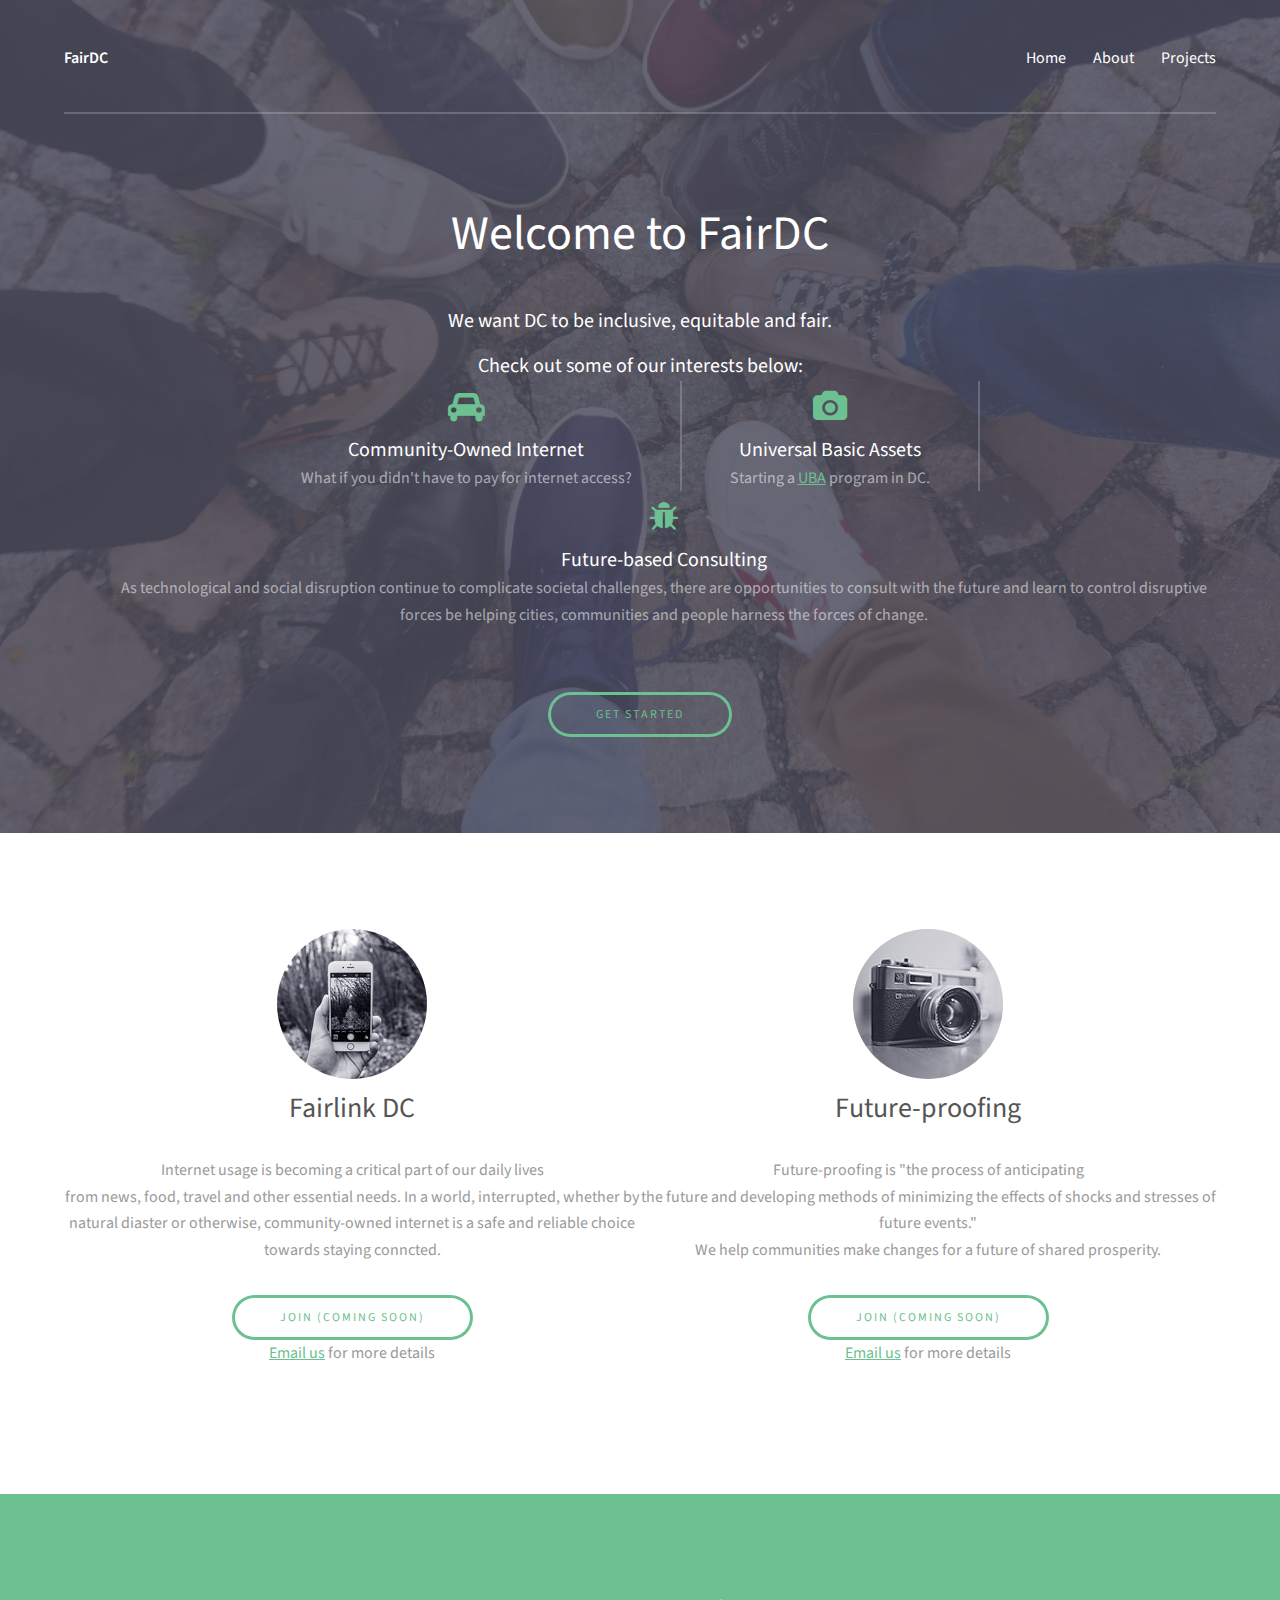
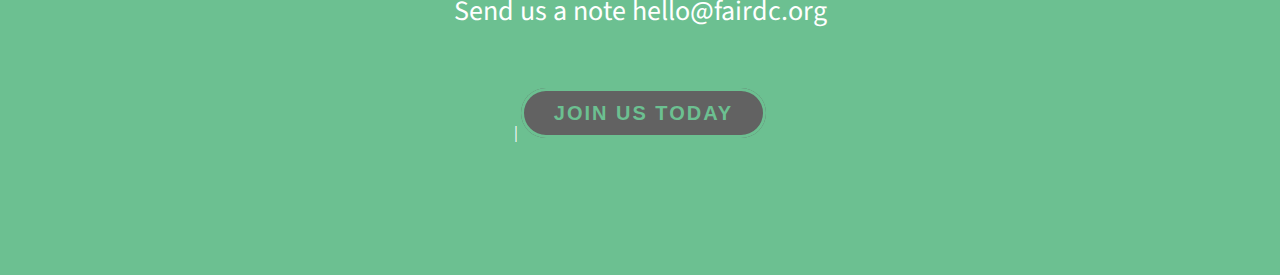
==== commit 729b7d0c: "Update index.html" ====
--- a/index.html
+++ b/index.html
@@ -109,8 +109,8 @@
 			<footer id="footer">
 				<div class="inner">
 
-					<h3>Get in touch</h3>
-					<p><h2><a href="mailto:hello@fairdc.org">hello@fairdc.org</a></h2></p>
+					<h3>Send us a note 
+					<a href="mailto:hello@fairdc.org">hello@fairdc.org</a></h3><p/> |
 <a class="typeform-share button" href="https://fairdc.typeform.com/to/DOZQUY" data-mode="popup" style="display:inline-block;text-decoration:none;background-color:#626262;color:white;cursor:pointer;font-family:Helvetica,Arial,sans-serif;font-size:20px;line-height:50px;text-align:center;margin:0;height:50px;padding:0px 33px;border-radius:25px;max-width:100%;white-space:nowrap;overflow:hidden;text-overflow:ellipsis;font-weight:bold;-webkit-font-smoothing:antialiased;-moz-osx-font-smoothing:grayscale;" target="_blank">Join Us Today </a> <script> (function() { var qs,js,q,s,d=document, gi=d.getElementById, ce=d.createElement, gt=d.getElementsByTagName, id="typef_orm_share", b="https://embed.typeform.com/"; if(!gi.call(d,id)){ js=ce.call(d,"script"); js.id=id; js.src=b+"embed.js"; q=gt.call(d,"script")[0]; q.parentNode.insertBefore(js,q) } })() </script>
 		<!-- Scripts -->
 			<script src="assets/js/jquery.min.js"></script>
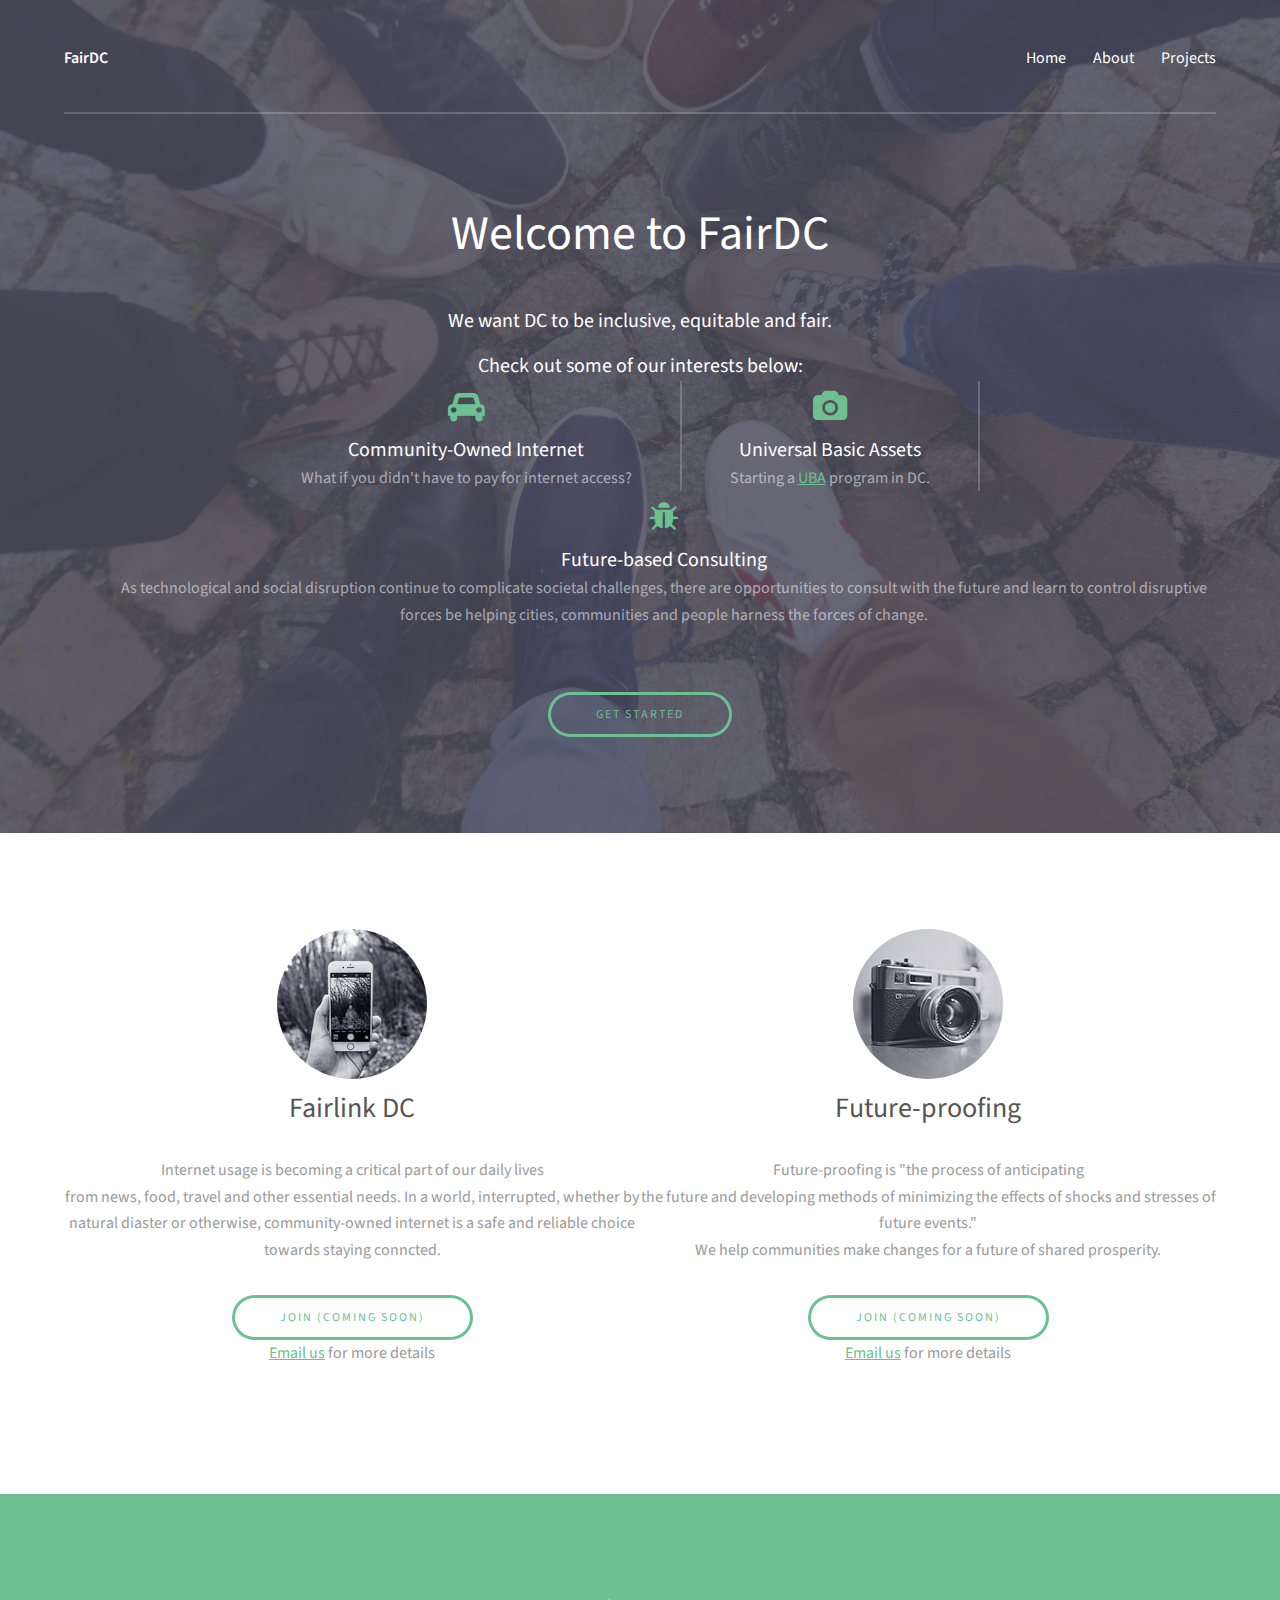
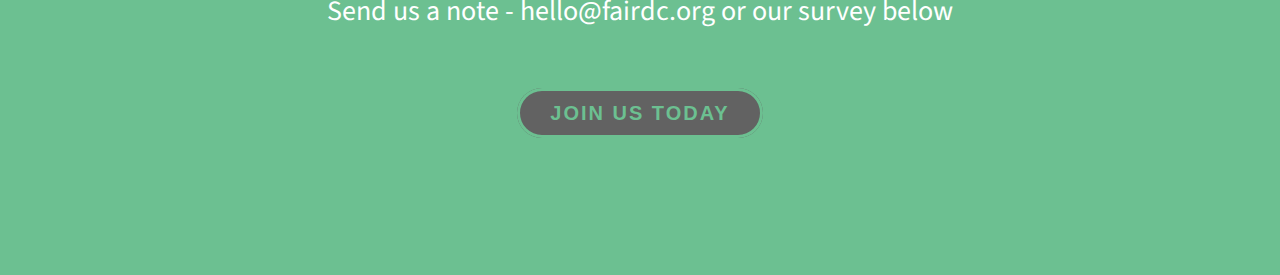
==== commit f4cb96bb: "Update index.html" ====
--- a/index.html
+++ b/index.html
@@ -109,8 +109,8 @@
 			<footer id="footer">
 				<div class="inner">
 
-					<h3>Send us a note 
-					<a href="mailto:hello@fairdc.org">hello@fairdc.org</a></h3><p/> |
+					<h3>Send us a note - 
+					<a href="mailto:hello@fairdc.org">hello@fairdc.org</a> or our survey below</h3><p/> 
 <a class="typeform-share button" href="https://fairdc.typeform.com/to/DOZQUY" data-mode="popup" style="display:inline-block;text-decoration:none;background-color:#626262;color:white;cursor:pointer;font-family:Helvetica,Arial,sans-serif;font-size:20px;line-height:50px;text-align:center;margin:0;height:50px;padding:0px 33px;border-radius:25px;max-width:100%;white-space:nowrap;overflow:hidden;text-overflow:ellipsis;font-weight:bold;-webkit-font-smoothing:antialiased;-moz-osx-font-smoothing:grayscale;" target="_blank">Join Us Today </a> <script> (function() { var qs,js,q,s,d=document, gi=d.getElementById, ce=d.createElement, gt=d.getElementsByTagName, id="typef_orm_share", b="https://embed.typeform.com/"; if(!gi.call(d,id)){ js=ce.call(d,"script"); js.id=id; js.src=b+"embed.js"; q=gt.call(d,"script")[0]; q.parentNode.insertBefore(js,q) } })() </script>
 		<!-- Scripts -->
 			<script src="assets/js/jquery.min.js"></script>
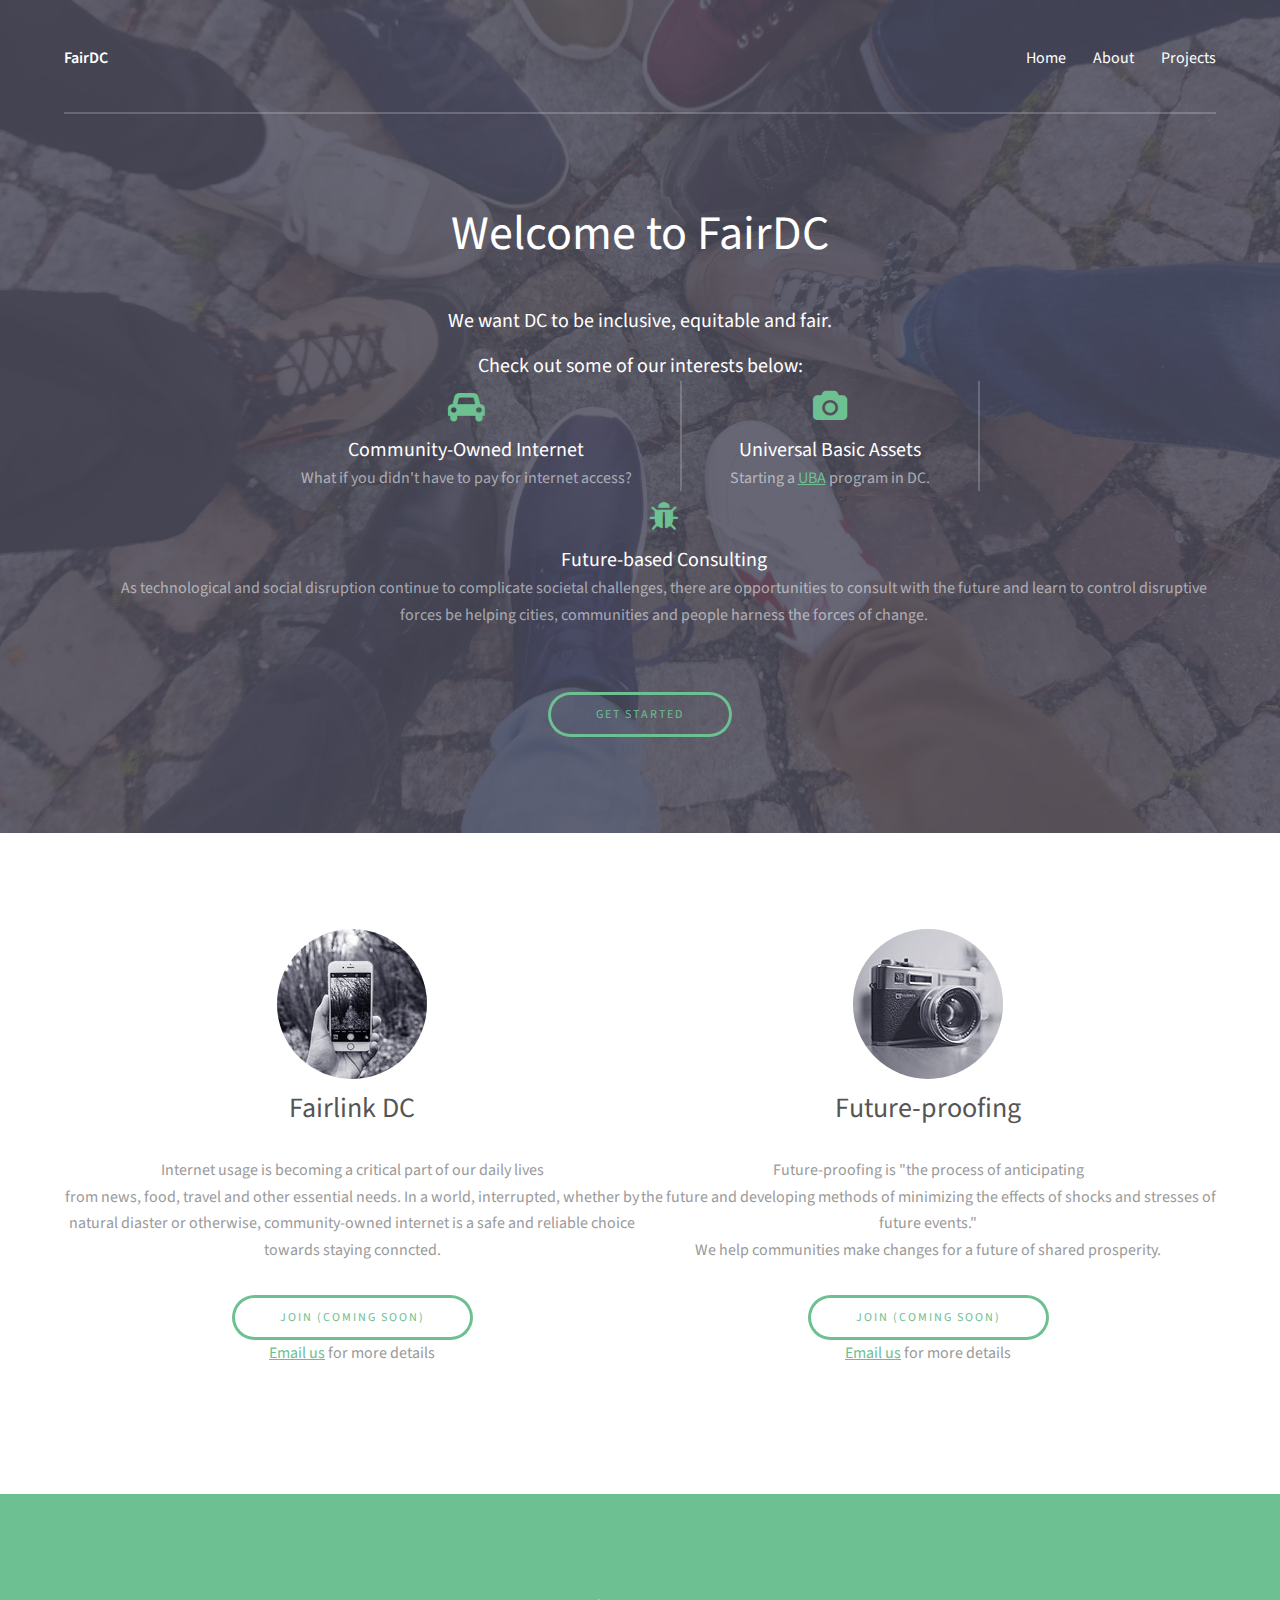
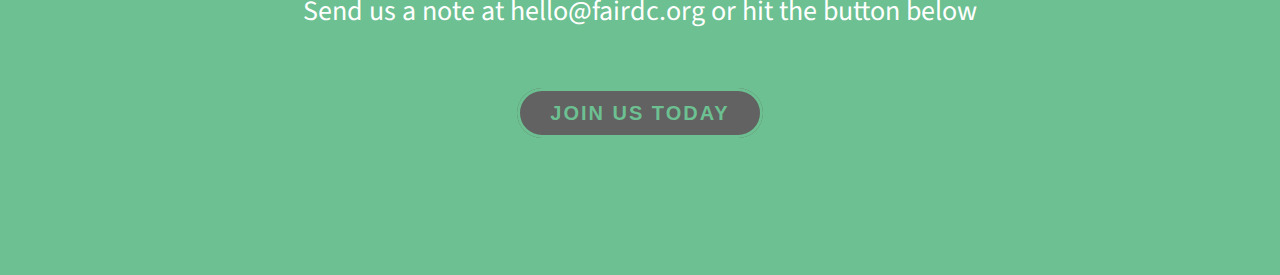
==== commit f5cc95c0: "Update index.html" ====
--- a/index.html
+++ b/index.html
@@ -109,8 +109,8 @@
 			<footer id="footer">
 				<div class="inner">
 
-					<h3>Send us a note - 
-					<a href="mailto:hello@fairdc.org">hello@fairdc.org</a> or our survey below</h3><p/> 
+					<h3>Send us a note at  
+					<a href="mailto:hello@fairdc.org">hello@fairdc.org</a> or hit the button below</h3><p/> 
 <a class="typeform-share button" href="https://fairdc.typeform.com/to/DOZQUY" data-mode="popup" style="display:inline-block;text-decoration:none;background-color:#626262;color:white;cursor:pointer;font-family:Helvetica,Arial,sans-serif;font-size:20px;line-height:50px;text-align:center;margin:0;height:50px;padding:0px 33px;border-radius:25px;max-width:100%;white-space:nowrap;overflow:hidden;text-overflow:ellipsis;font-weight:bold;-webkit-font-smoothing:antialiased;-moz-osx-font-smoothing:grayscale;" target="_blank">Join Us Today </a> <script> (function() { var qs,js,q,s,d=document, gi=d.getElementById, ce=d.createElement, gt=d.getElementsByTagName, id="typef_orm_share", b="https://embed.typeform.com/"; if(!gi.call(d,id)){ js=ce.call(d,"script"); js.id=id; js.src=b+"embed.js"; q=gt.call(d,"script")[0]; q.parentNode.insertBefore(js,q) } })() </script>
 		<!-- Scripts -->
 			<script src="assets/js/jquery.min.js"></script>
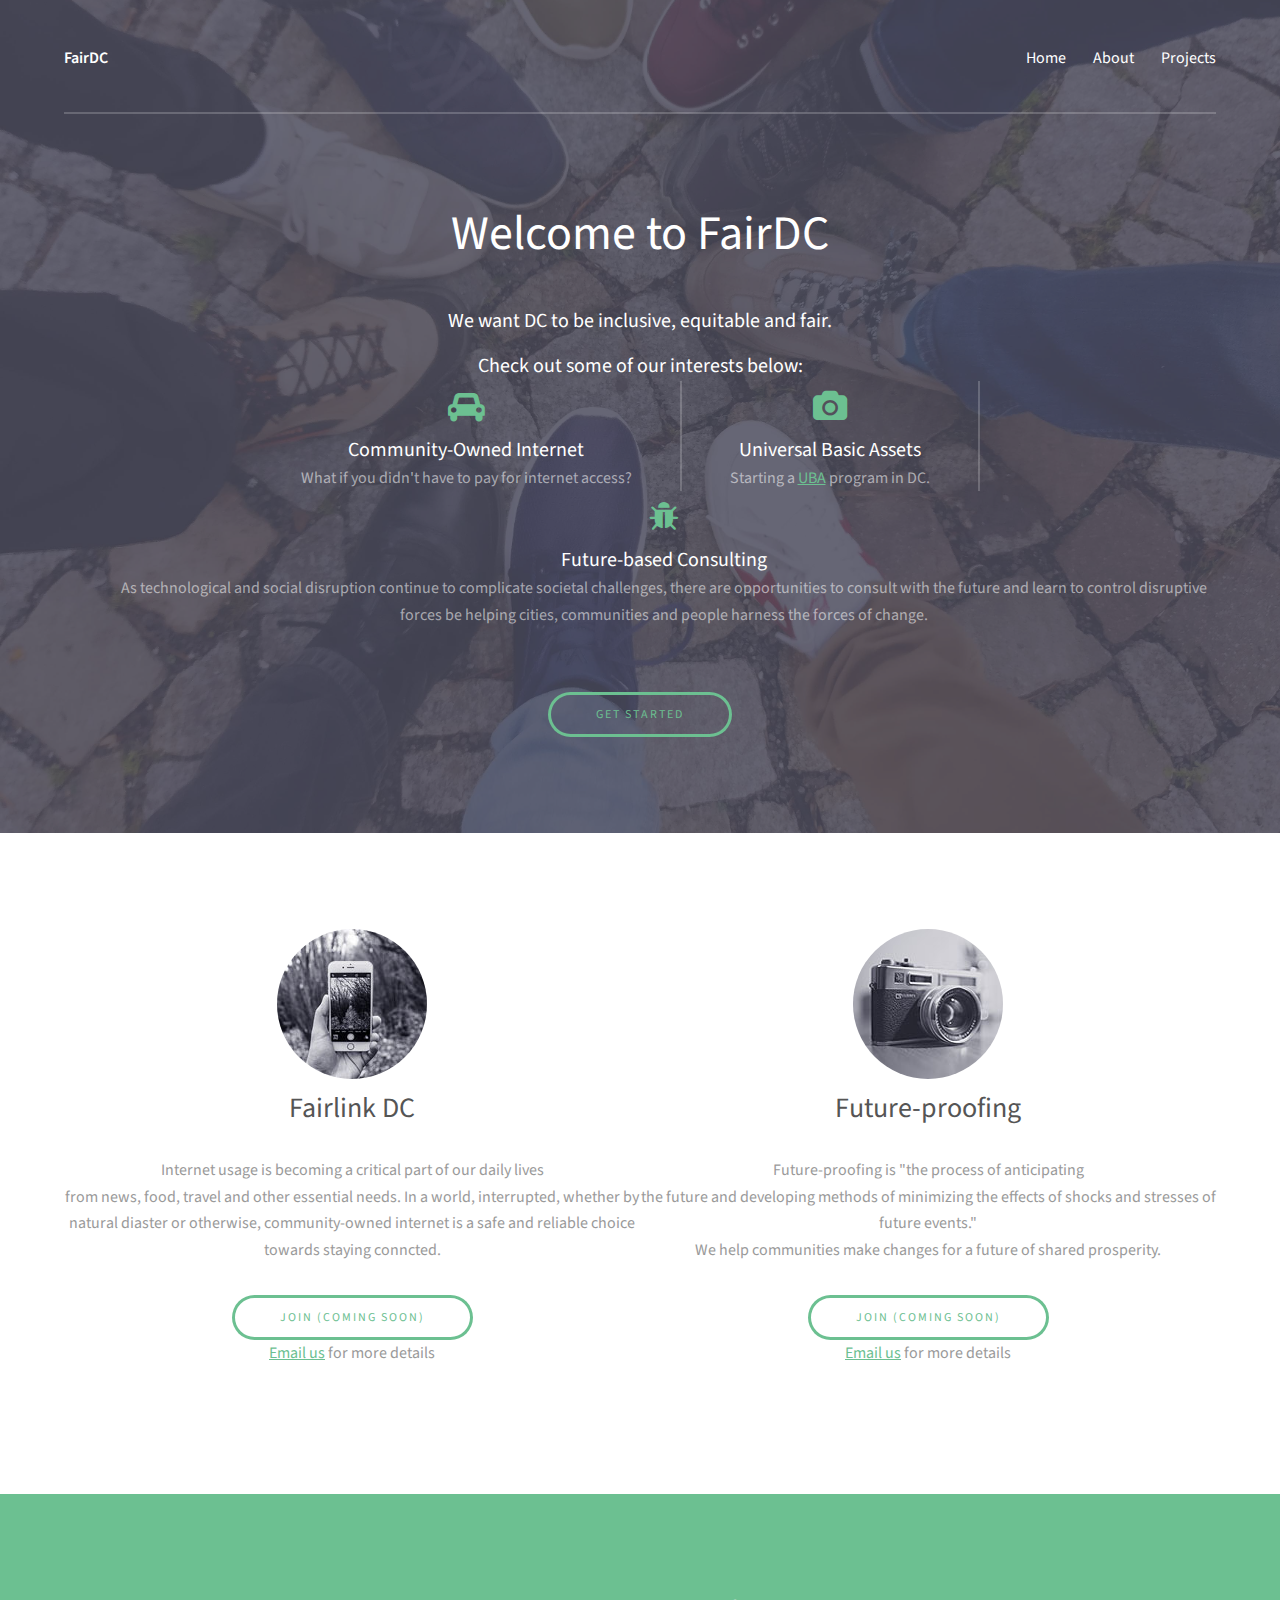
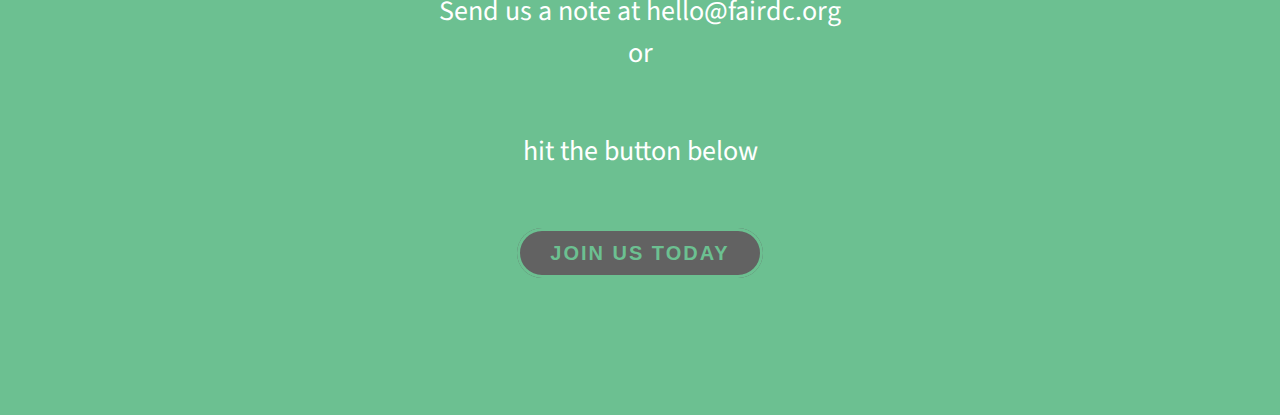
==== commit d0741603: "Update index.html" ====
--- a/index.html
+++ b/index.html
@@ -110,7 +110,8 @@
 				<div class="inner">
 
 					<h3>Send us a note at  
-					<a href="mailto:hello@fairdc.org">hello@fairdc.org</a> or hit the button below</h3><p/> 
+						<a href="mailto:hello@fairdc.org">hello@fairdc.org</a> <p/>or 
+						<p/>hit the button below</h3><p/> 
 <a class="typeform-share button" href="https://fairdc.typeform.com/to/DOZQUY" data-mode="popup" style="display:inline-block;text-decoration:none;background-color:#626262;color:white;cursor:pointer;font-family:Helvetica,Arial,sans-serif;font-size:20px;line-height:50px;text-align:center;margin:0;height:50px;padding:0px 33px;border-radius:25px;max-width:100%;white-space:nowrap;overflow:hidden;text-overflow:ellipsis;font-weight:bold;-webkit-font-smoothing:antialiased;-moz-osx-font-smoothing:grayscale;" target="_blank">Join Us Today </a> <script> (function() { var qs,js,q,s,d=document, gi=d.getElementById, ce=d.createElement, gt=d.getElementsByTagName, id="typef_orm_share", b="https://embed.typeform.com/"; if(!gi.call(d,id)){ js=ce.call(d,"script"); js.id=id; js.src=b+"embed.js"; q=gt.call(d,"script")[0]; q.parentNode.insertBefore(js,q) } })() </script>
 		<!-- Scripts -->
 			<script src="assets/js/jquery.min.js"></script>
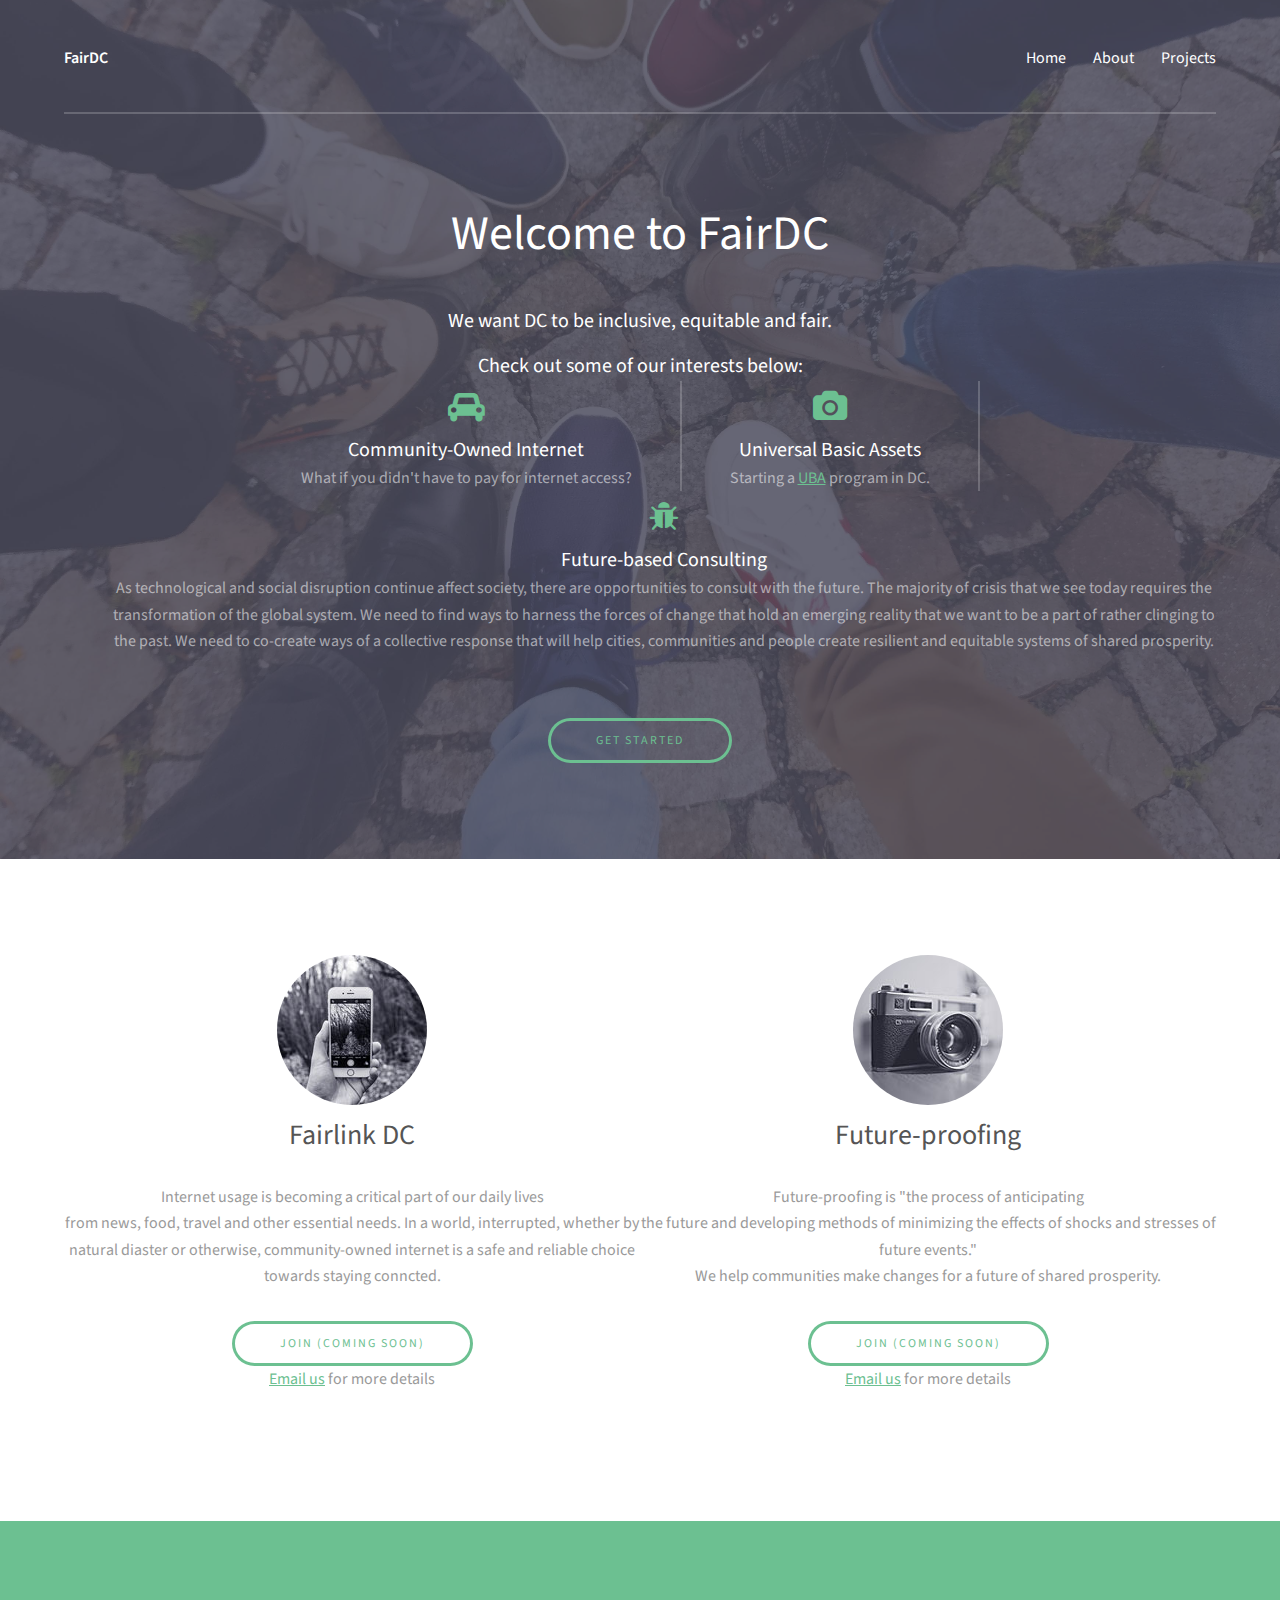
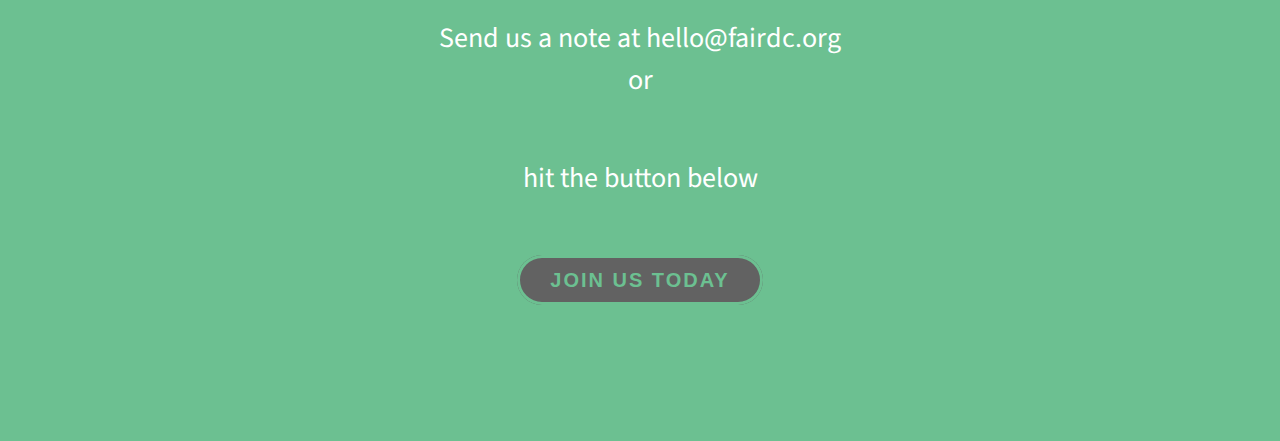
==== commit 0138b366: "Update index.html" ====
--- a/index.html
+++ b/index.html
@@ -57,7 +57,10 @@
 						<div>
 							<span class="icon fa-bug"></span>
 							<h3>Future-based Consulting</h3>
-							<p>As technological and social disruption continue to complicate societal challenges, there are opportunities to consult with the future and learn to control disruptive forces be helping cities, communities and people harness the forces of change.
+							<p>As technological and social disruption continue affect society,
+								there are opportunities to consult with the future. The majority of crisis that we see today 
+								requires the transformation of the global system. We need to find ways to harness the forces of change that hold an emerging reality that we want to be a part of rather clinging to the past. 
+								We need to co-create ways of a collective response that will help cities, communities and people create resilient and equitable systems of shared prosperity.
 						</div>
 
 					</div>
@@ -80,7 +83,9 @@
 							<header>
 								<h3>Fairlink DC<br /> </h3>
 							</header>
-							<p>Internet usage is becoming a critical part of our daily lives <br /> from news, food, travel and other essential needs. In a world, interrupted, whether by natural diaster or otherwise, community-owned internet is a safe and reliable choice towards staying conncted.</p>
+							<p>Internet usage is becoming a critical part of our daily lives <br /> from news, food, travel and other essential needs. 
+								In a world, interrupted, whether by natural diaster or otherwise, community-owned internet 
+								is a safe and reliable choice towards staying conncted.</p>
 							<footer>
 								<a href="#" class="button">Join (coming soon)</a>
 								<p><a href="mailto:hello@fairdc.org">Email us</a> for more details</p>
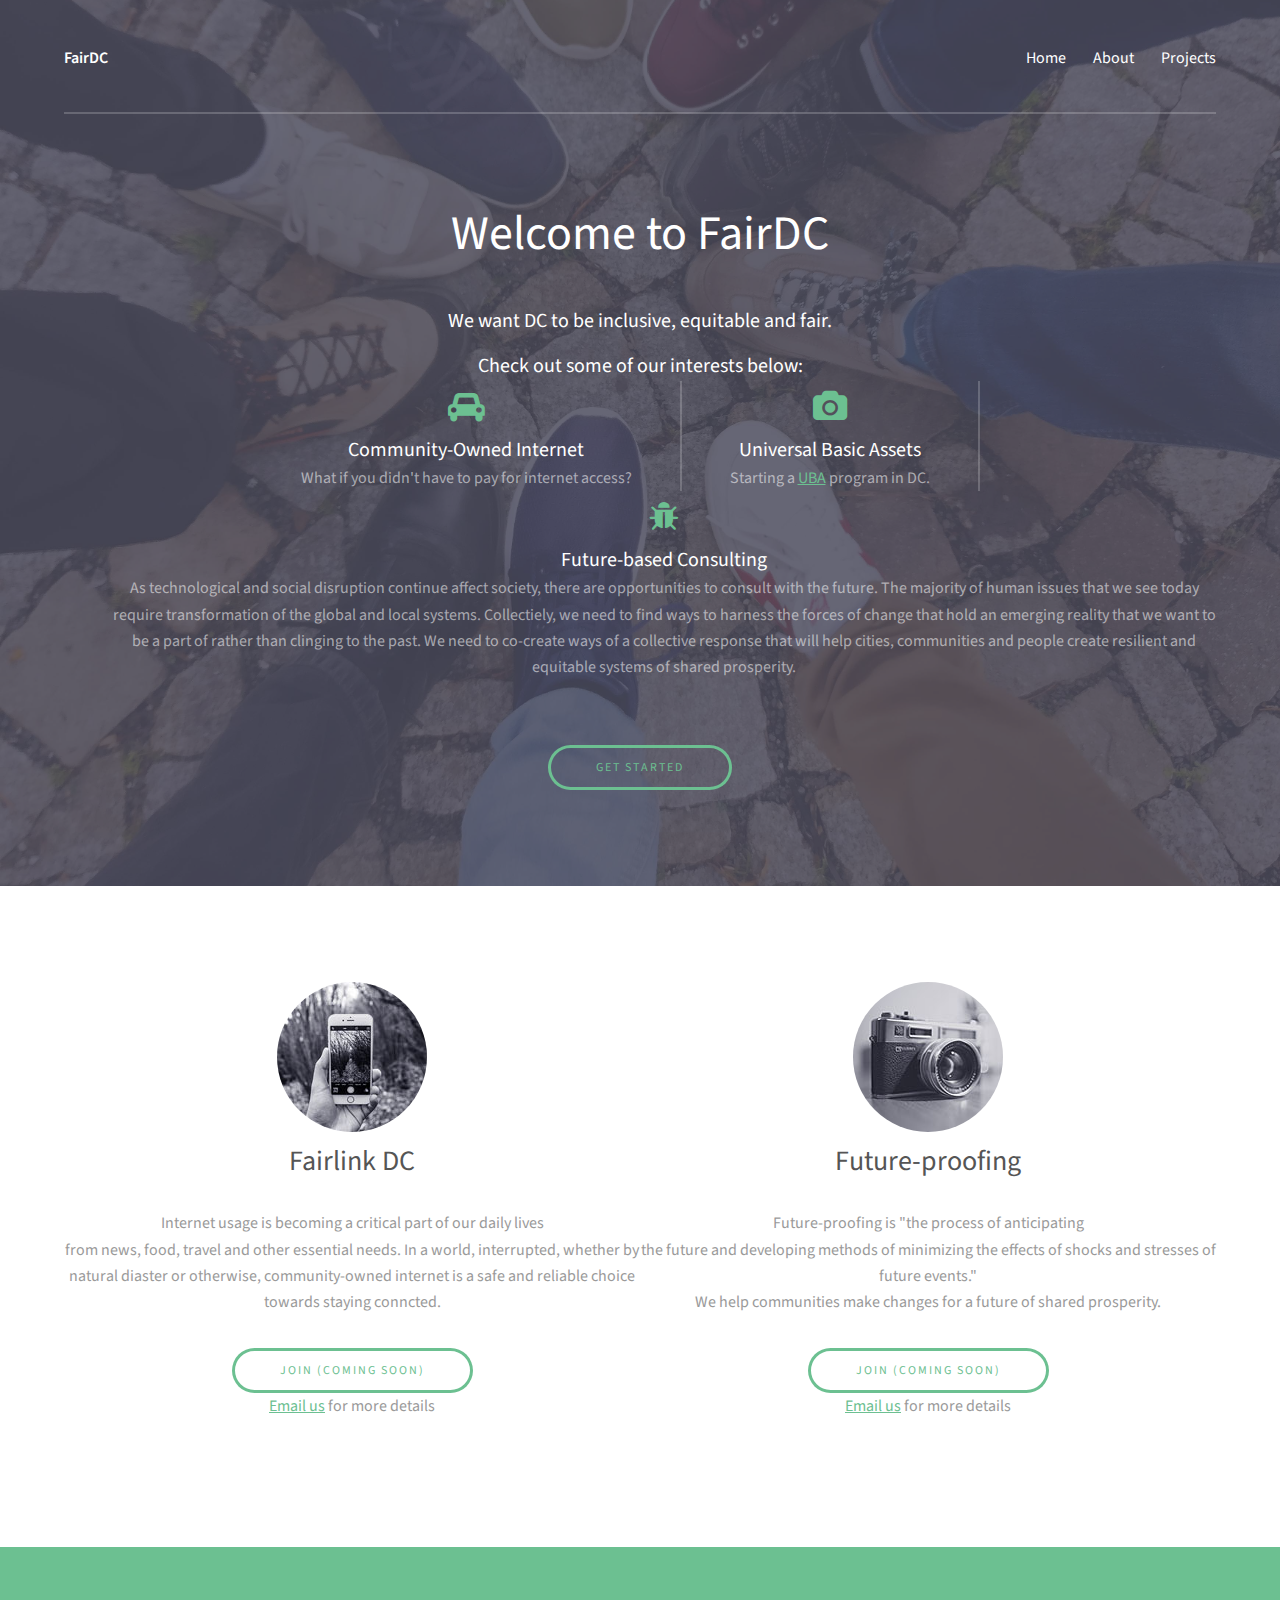
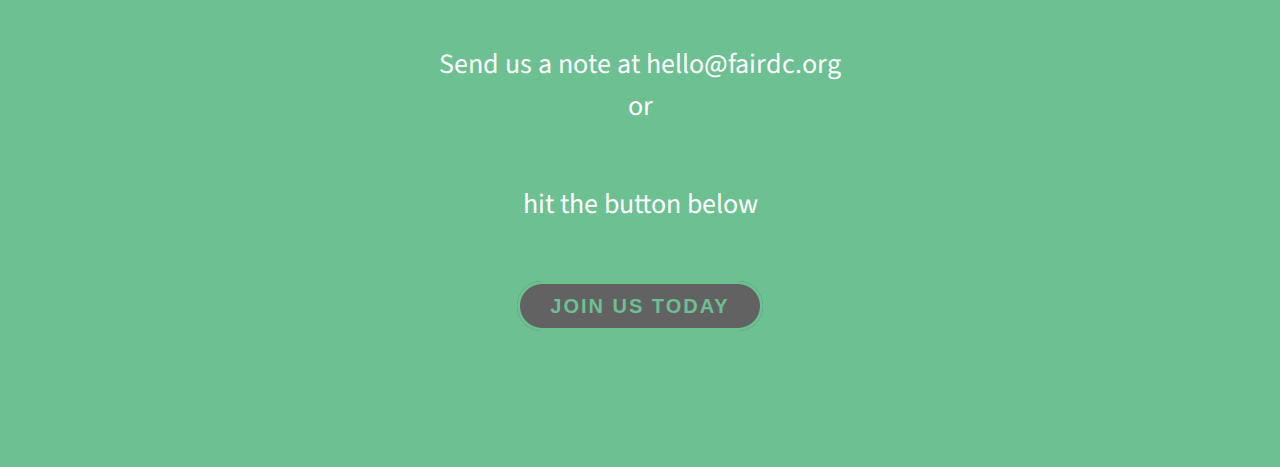
==== commit 620053a9: "Update index.html" ====
--- a/index.html
+++ b/index.html
@@ -58,8 +58,8 @@
 							<span class="icon fa-bug"></span>
 							<h3>Future-based Consulting</h3>
 							<p>As technological and social disruption continue affect society,
-								there are opportunities to consult with the future. The majority of crisis that we see today 
-								requires the transformation of the global system. We need to find ways to harness the forces of change that hold an emerging reality that we want to be a part of rather clinging to the past. 
+								there are opportunities to consult with the future. The majority of human issues that we see today 
+								require transformation of the global and local systems. Collectiely, we need to find ways to harness the forces of change that hold an emerging reality that we want to be a part of rather than clinging to the past. 
 								We need to co-create ways of a collective response that will help cities, communities and people create resilient and equitable systems of shared prosperity.
 						</div>
 
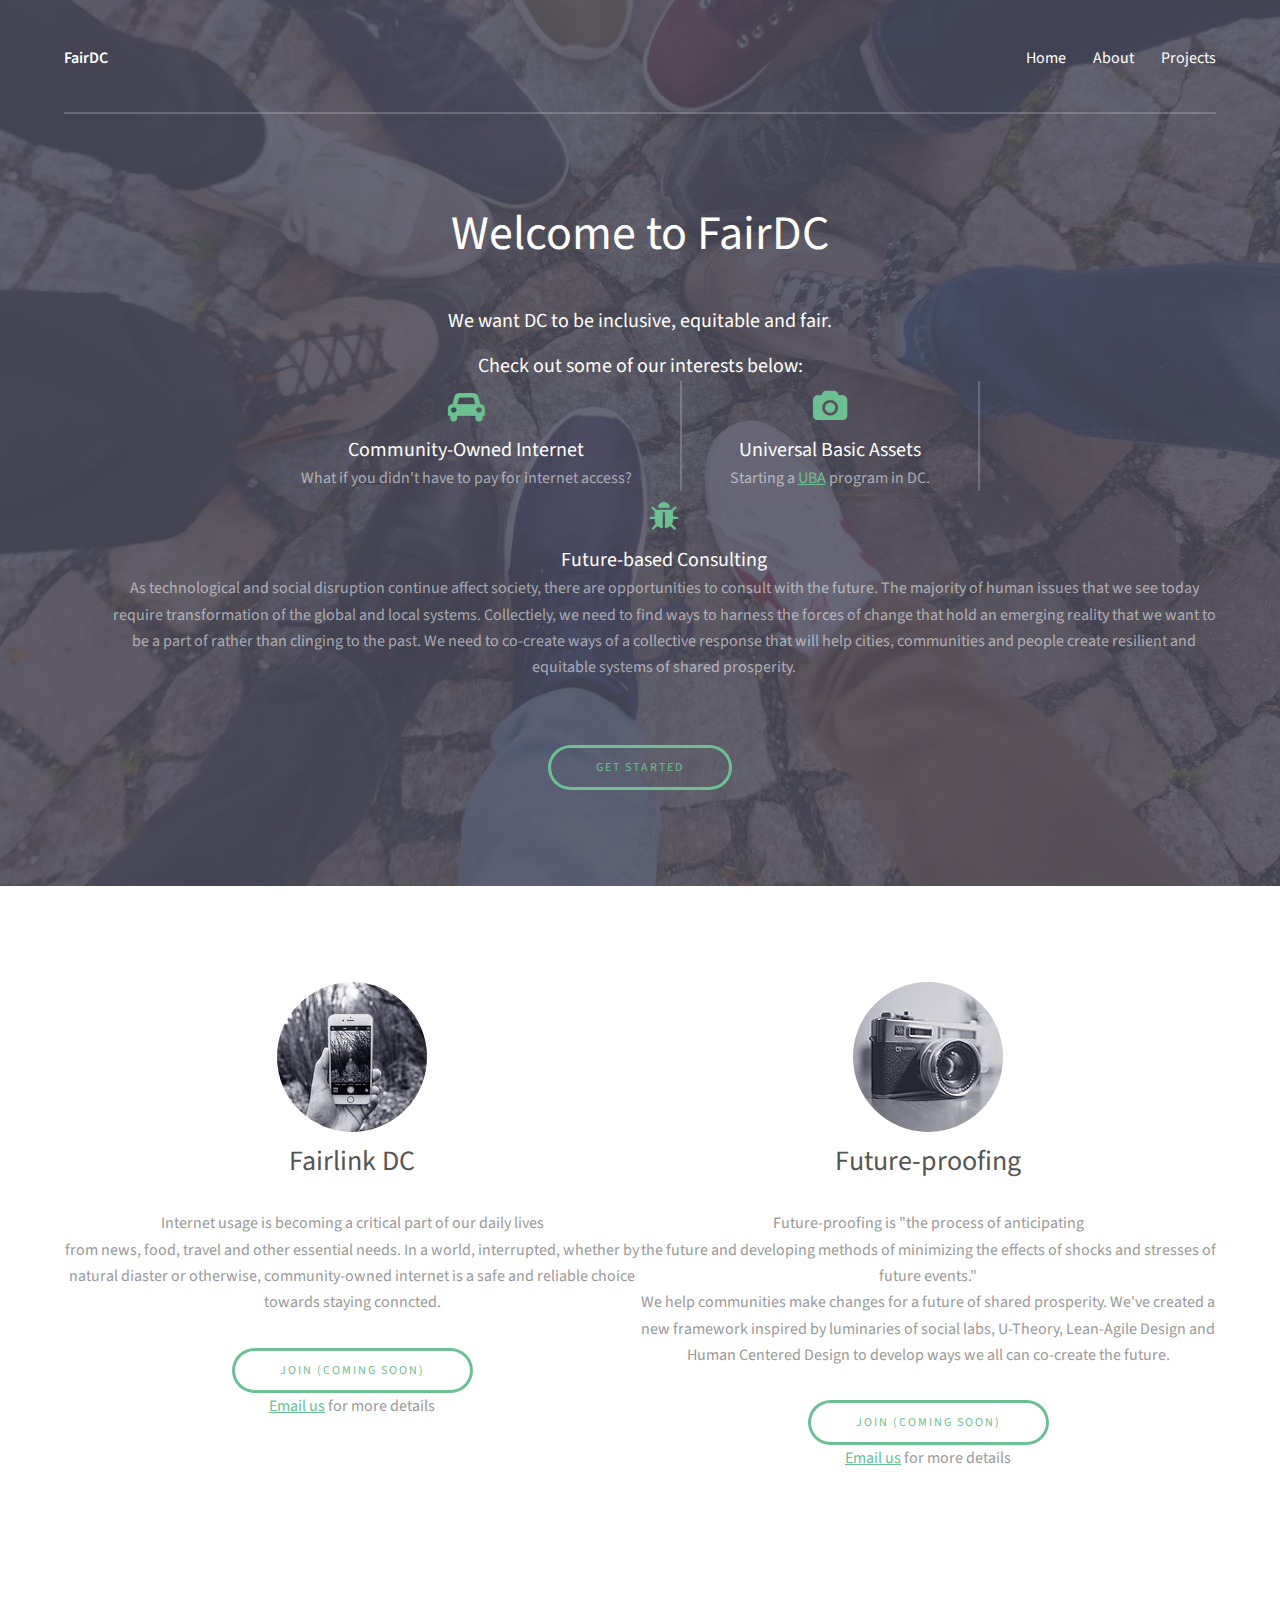
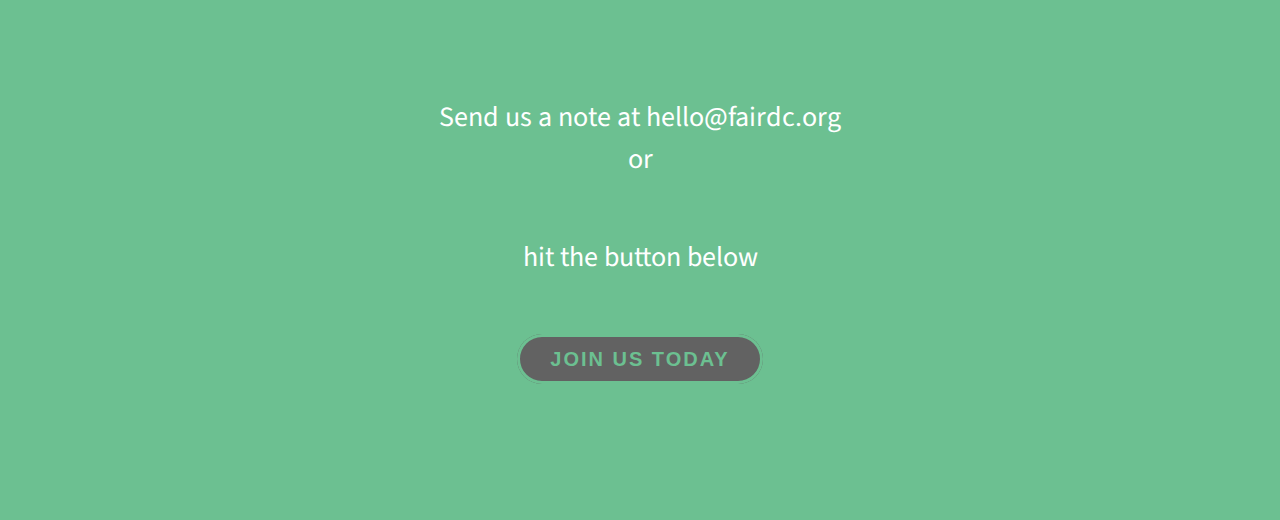
==== commit 13fc7d91: "Update index.html" ====
--- a/index.html
+++ b/index.html
@@ -99,7 +99,7 @@
 							<header>
 								<h3>Future-proofing<br /> </h3>
 							</header>
-							<p>Future-proofing is "the process of anticipating <br />the future and developing methods of minimizing the effects of shocks and stresses of future events."<br /> We help communities make changes for a future of shared prosperity.</p>
+							<p>Future-proofing is "the process of anticipating <br />the future and developing methods of minimizing the effects of shocks and stresses of future events."<br /> We help communities make changes for a future of shared prosperity. We've created a new framework inspired by luminaries of social labs, U-Theory, Lean-Agile Design and Human Centered Design to develop ways we all can co-create the future. </p>
 							<footer>
 								<a href="#" class="button">Join (coming soon)</a>
 								<p><a href="mailto:hello@fairdc.org">Email us</a> for more details</p>
